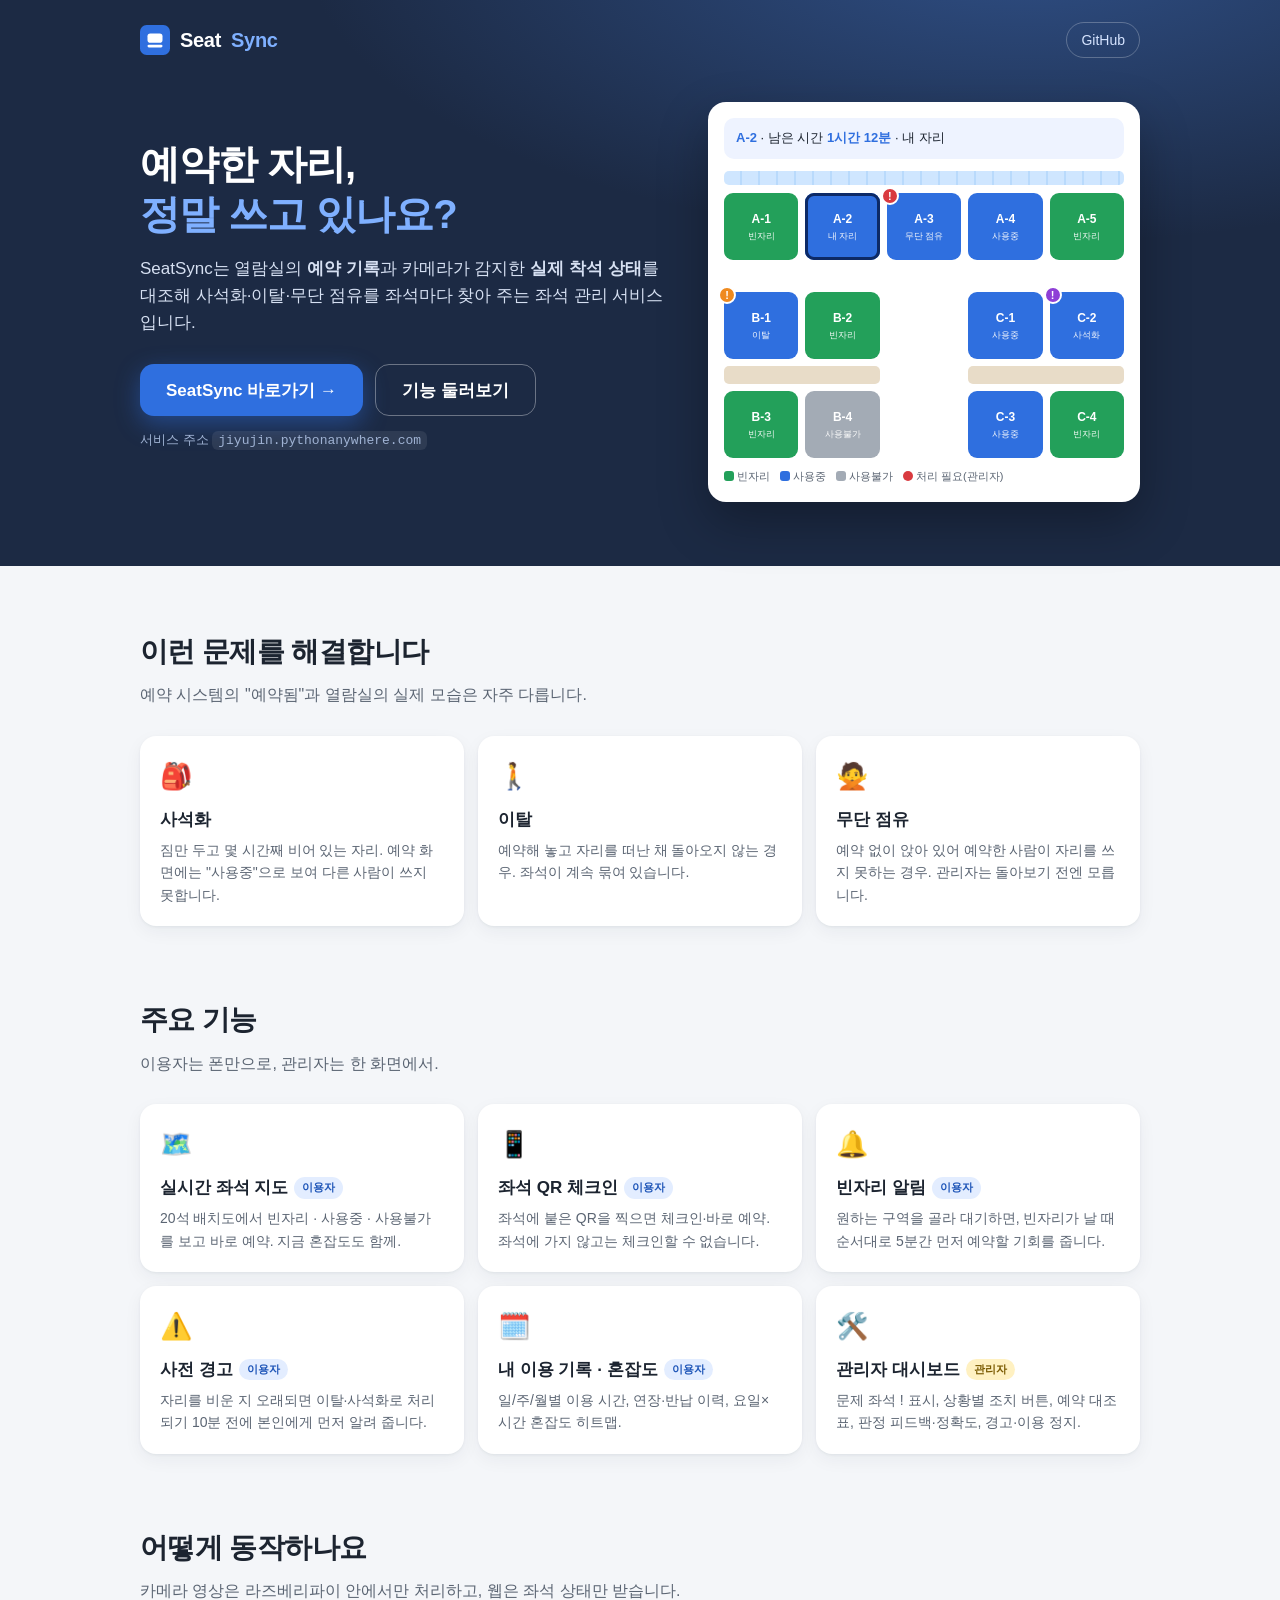
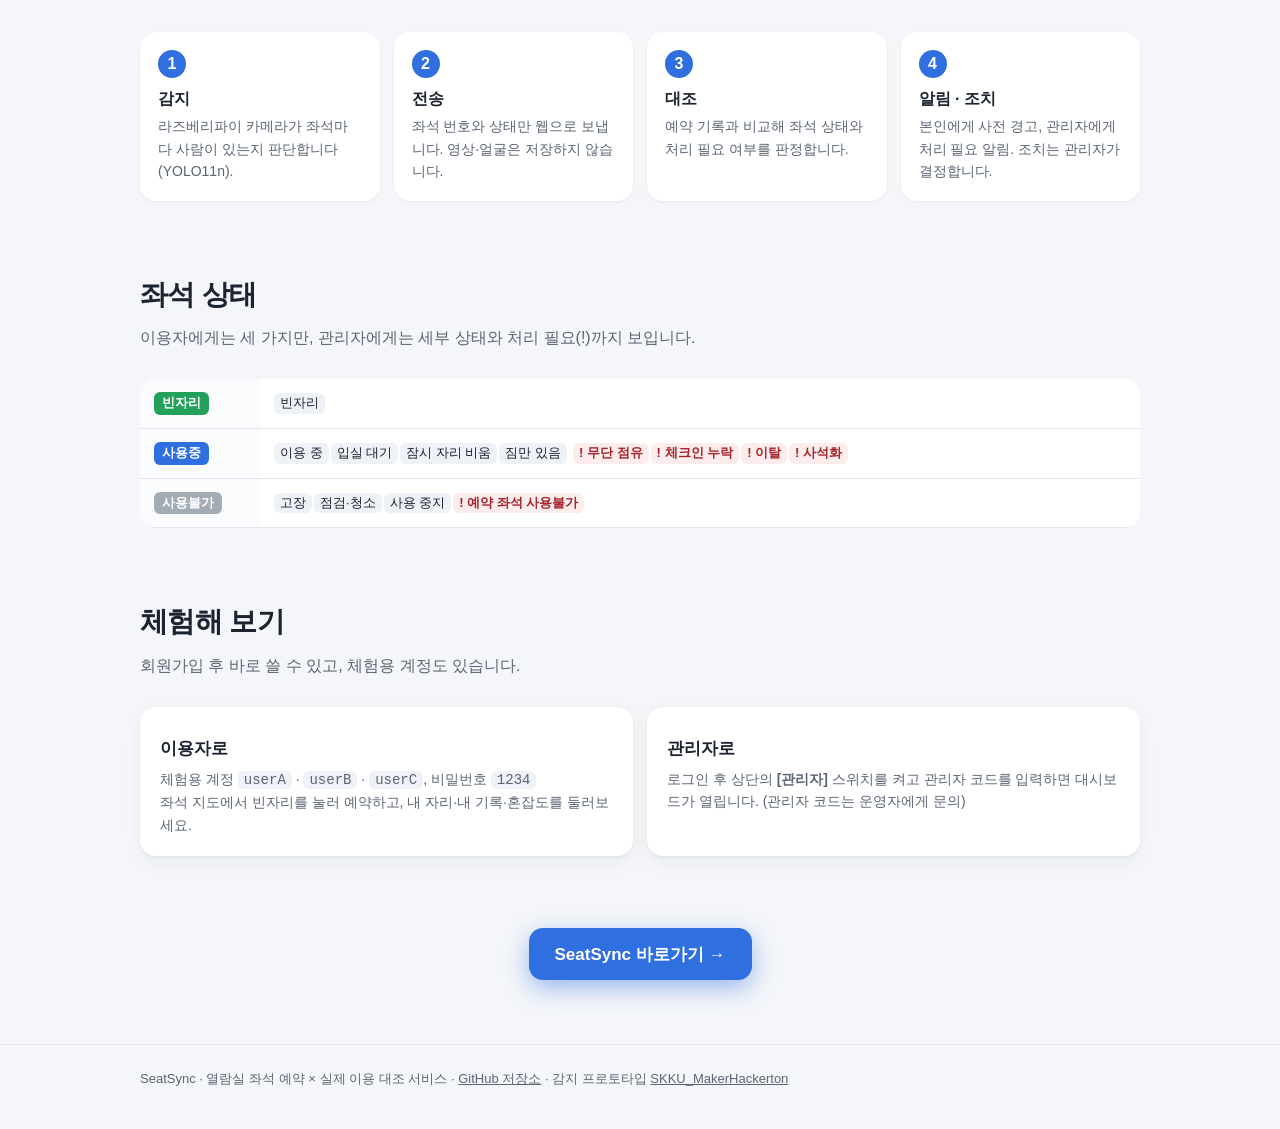
==== pages/index.html @ e5e0f940 "소개 페이지(GitHub Pages) 추가, PythonAnywhere 대문자 아이디 빈 화면 수정 - pages/: SeatSync 소개 페이지와 [SeatSync 바로가기] 버" ====
<!doctype html>
<html lang="ko">
<head>
  <meta charset="utf-8">
  <meta name="viewport" content="width=device-width, initial-scale=1">
  <title>SeatSync — 열람실 좌석 예약 × 실제 이용 대조</title>
  <meta name="description" content="예약 기록과 실제 착석 상태를 대조해 사석화·이탈·무단 점유를 찾아 주는 열람실 좌석 관리 서비스">
  <meta property="og:title" content="SeatSync">
  <meta property="og:description" content="열람실 좌석 예약 × 실제 이용 대조 서비스">
  <link rel="icon" href="icon.svg">
  <script src="config.js"></script>
  <style>
    :root {
      --navy: #1c2a44; --blue: #2f6fdf; --blue-d: #1f56b8; --sky: #7fb0ff;
      --text: #1c2430; --muted: #5b6573; --line: #e2e6ec; --bg: #f4f6f9;
      --green: #23a05a; --gray: #a3abb5; --red: #d93a3f; --orange: #ef8a1f; --purple: #8e3fd6;
    }
    * { box-sizing: border-box; }
    body { margin: 0; font-family: -apple-system, BlinkMacSystemFont, "Apple SD Gothic Neo", "Malgun Gothic", "Noto Sans KR", sans-serif;
      color: var(--text); background: var(--bg); line-height: 1.6; -webkit-text-size-adjust: 100%; }
    a { color: var(--blue); }
    .wrap { max-width: 1040px; margin: 0 auto; padding: 0 20px; }

    /* ---------- 상단 ---------- */
    header.hero { background: radial-gradient(1200px 500px at 80% -10%, #2f4f86 0%, transparent 60%), var(--navy); color: #fff; padding: 22px 0 64px; }
    .nav { display: flex; align-items: center; gap: 12px; }
    .logo { display: flex; align-items: center; gap: 10px; font-weight: 800; font-size: 20px; letter-spacing: -.3px; color: #fff; text-decoration: none; }
    .logo img { width: 30px; height: 30px; }
    .logo span { color: var(--sky); }
    .nav .gh { margin-left: auto; color: #d6e4ff; text-decoration: none; font-size: 14px; border: 1px solid rgba(255,255,255,.25); border-radius: 999px; padding: 6px 14px; }
    .hero-body { display: grid; grid-template-columns: minmax(0, 1.1fr) minmax(0, .9fr); gap: 40px; align-items: center; margin-top: 44px; }
    .hero-body > * { min-width: 0; }
    h1 { font-size: 40px; line-height: 1.25; letter-spacing: -1px; margin: 0 0 16px; }
    h1 em { font-style: normal; color: var(--sky); }
    .lead { font-size: 17px; color: #d6e0f2; margin: 0 0 28px; }
    .cta { display: flex; gap: 12px; flex-wrap: wrap; }
    .btn { display: inline-flex; align-items: center; justify-content: center; gap: 8px; min-height: 52px; padding: 0 26px;
      border-radius: 14px; font-size: 17px; font-weight: 800; text-decoration: none; transition: transform .08s, background .15s; }
    .btn:active { transform: scale(.98); }
    .btn.primary { background: var(--blue); color: #fff; box-shadow: 0 8px 24px rgba(47,111,223,.45); }
    .btn.primary:hover { background: var(--blue-d); }
    .btn.ghost { color: #fff; border: 1px solid rgba(255,255,255,.35); }
    .btn.ghost:hover { background: rgba(255,255,255,.08); }
    .url { margin-top: 14px; font-size: 13px; color: #9fb2d3; word-break: break-all; }
    .url code { background: rgba(255,255,255,.08); padding: 2px 6px; border-radius: 6px; }

    /* 미니 좌석 지도 */
    .mini { background: #fff; border-radius: 18px; padding: 16px; box-shadow: 0 20px 50px rgba(0,0,0,.3); color: var(--text); }
    .mini .bar { background: #eef3ff; border-radius: 10px; padding: 10px 12px; font-size: 13px; margin-bottom: 12px; }
    .mini .bar b { color: var(--blue); }
    .mini .window { height: 14px; border-radius: 5px; margin-bottom: 8px;
      background: repeating-linear-gradient(90deg, #cfe6ff 0 16px, #b9dafc 16px 18px); }
    .grid { display: grid; grid-template-columns: repeat(5, minmax(0, 1fr)); gap: 7px; }
    .s { aspect-ratio: 1 / .9; border-radius: 9px; color: #fff; font-size: 12px; font-weight: 800; display: flex; flex-direction: column;
      align-items: center; justify-content: center; position: relative; }
    .s small { font-weight: 500; font-size: 9px; opacity: .95; }
    .s.a { background: var(--green); } .s.t { background: var(--blue); } .s.u { background: var(--gray); }
    .s.me { background: var(--blue); outline: 3px solid #0d2a66; outline-offset: -3px; }
    .s .bang { position: absolute; top: -6px; left: -6px; width: 18px; height: 18px; border-radius: 50%; background: var(--red);
      border: 2px solid #fff; font-size: 11px; line-height: 14px; text-align: center; }
    .s .bang.o { background: var(--orange); } .s .bang.p { background: var(--purple); }
    .table { grid-column: span 2; height: 18px; background: #e8dcc8; border-radius: 5px; }
    .gap { height: 18px; }
    .mini .legend { display: flex; gap: 10px; flex-wrap: wrap; font-size: 11px; color: var(--muted); margin-top: 10px; }
    .mini .legend i { display: inline-block; width: 10px; height: 10px; border-radius: 3px; margin-right: 3px; vertical-align: -1px; }

    /* ---------- 본문 ---------- */
    section { padding: 64px 0 8px; }
    h2 { font-size: 28px; letter-spacing: -.6px; margin: 0 0 8px; }
    .sub { color: var(--muted); margin: 0 0 28px; }
    .problem { display: grid; grid-template-columns: repeat(3, 1fr); gap: 14px; }
    .card { background: #fff; border-radius: 16px; padding: 20px; box-shadow: 0 1px 3px rgba(20,30,50,.06), 0 6px 18px rgba(20,30,50,.05); }
    .card .ic { font-size: 26px; }
    .card h3 { margin: 8px 0 6px; font-size: 17px; }
    .card p { margin: 0; color: var(--muted); font-size: 14px; }
    .features { display: grid; grid-template-columns: repeat(3, 1fr); gap: 14px; }
    .who { display: inline-block; font-size: 11px; font-weight: 800; border-radius: 999px; padding: 2px 8px; margin-left: 6px; vertical-align: 2px; }
    .who.u { background: #e3edff; color: var(--blue-d); } .who.m { background: #fff1c2; color: #7a5a00; }
    .steps { display: grid; grid-template-columns: repeat(4, 1fr); gap: 14px; counter-reset: st; }
    .step { background: #fff; border-radius: 16px; padding: 18px; position: relative; box-shadow: 0 1px 3px rgba(20,30,50,.06); }
    .step::before { counter-increment: st; content: counter(st); display: inline-flex; width: 28px; height: 28px; border-radius: 50%;
      background: var(--blue); color: #fff; font-weight: 800; align-items: center; justify-content: center; margin-bottom: 8px; }
    .step h3 { margin: 0 0 4px; font-size: 16px; } .step p { margin: 0; font-size: 14px; color: var(--muted); }
    .states { width: 100%; border-collapse: collapse; background: #fff; border-radius: 16px; overflow: hidden; font-size: 14px; }
    .states th, .states td { padding: 12px 14px; border-bottom: 1px solid var(--line); text-align: left; vertical-align: top; }
    .states th { background: #fafbfc; color: var(--muted); font-weight: 600; width: 120px; }
    .pill { display: inline-block; border-radius: 6px; padding: 1px 8px; font-weight: 800; color: #fff; font-size: 13px; }
    .tag { display: inline-block; border-radius: 6px; padding: 0 6px; margin: 2px 2px 2px 0; background: #eef1f5; font-size: 13px; }
    .tag.x { background: #fdecec; color: #a4262c; font-weight: 700; }
    .try { display: grid; grid-template-columns: 1fr 1fr; gap: 14px; }
    .try code { background: #eef1f5; padding: 1px 6px; border-radius: 6px; font-size: 14px; }
    .final { text-align: center; padding: 64px 0; }
    footer { border-top: 1px solid var(--line); padding: 24px 0 40px; color: var(--muted); font-size: 13px; }
    footer a { color: var(--muted); }

    @media (max-width: 820px) {
      h1 { font-size: 30px; }
      .hero-body { grid-template-columns: minmax(0, 1fr); gap: 28px; margin-top: 28px; }
      .problem, .features, .try { grid-template-columns: 1fr; }
      .steps { grid-template-columns: 1fr 1fr; }
      section { padding-top: 48px; }
    }
    @media (max-width: 420px) {
      .wrap { padding: 0 16px; }
      .steps { grid-template-columns: 1fr; }
      .btn { width: 100%; }
      .states th { width: 84px; }
    }
  </style>
</head>
<body>
  <header class="hero">
    <div class="wrap">
      <nav class="nav">
        <a class="logo" href="./"><img src="icon.svg" alt="">Seat<span>Sync</span></a>
        <a class="gh" data-repo href="#">GitHub</a>
      </nav>
      <div class="hero-body">
        <div>
          <h1>예약한 자리,<br><em>정말 쓰고 있나요?</em></h1>
          <p class="lead">SeatSync는 열람실의 <b>예약 기록</b>과 카메라가 감지한 <b>실제 착석 상태</b>를 대조해
            사석화·이탈·무단 점유를 좌석마다 찾아 주는 좌석 관리 서비스입니다.</p>
          <div class="cta">
            <a class="btn primary" data-app href="#">SeatSync 바로가기 →</a>
            <a class="btn ghost" href="#features">기능 둘러보기</a>
          </div>
          <p class="url">서비스 주소 <code data-app-text></code></p>
        </div>
        <div class="mini" aria-hidden="true">
          <div class="bar"><b>A-2</b> · 남은 시간 <b>1시간 12분</b> · 내 자리</div>
          <div class="window"></div>
          <div class="grid">
            <div class="s a">A-1<small>빈자리</small></div>
            <div class="s me">A-2<small>내 자리</small></div>
            <div class="s t"><span class="bang">!</span>A-3<small>무단 점유</small></div>
            <div class="s t">A-4<small>사용중</small></div>
            <div class="s a">A-5<small>빈자리</small></div>
            <div class="gap"></div><div class="gap"></div><div class="gap"></div><div class="gap"></div><div class="gap"></div>
            <div class="s t"><span class="bang o">!</span>B-1<small>이탈</small></div>
            <div class="s a">B-2<small>빈자리</small></div>
            <div></div>
            <div class="s t">C-1<small>사용중</small></div>
            <div class="s t"><span class="bang p">!</span>C-2<small>사석화</small></div>
            <div class="table"></div><div></div><div class="table"></div>
            <div class="s a">B-3<small>빈자리</small></div>
            <div class="s u">B-4<small>사용불가</small></div>
            <div></div>
            <div class="s t">C-3<small>사용중</small></div>
            <div class="s a">C-4<small>빈자리</small></div>
          </div>
          <div class="legend">
            <span><i style="background:var(--green)"></i>빈자리</span><span><i style="background:var(--blue)"></i>사용중</span>
            <span><i style="background:var(--gray)"></i>사용불가</span><span><i style="background:var(--red);border-radius:50%"></i>처리 필요(관리자)</span>
          </div>
        </div>
      </div>
    </div>
  </header>

  <main>
    <section>
      <div class="wrap">
        <h2>이런 문제를 해결합니다</h2>
        <p class="sub">예약 시스템의 "예약됨"과 열람실의 실제 모습은 자주 다릅니다.</p>
        <div class="problem">
          <div class="card"><div class="ic">🎒</div><h3>사석화</h3><p>짐만 두고 몇 시간째 비어 있는 자리. 예약 화면에는 "사용중"으로 보여 다른 사람이 쓰지 못합니다.</p></div>
          <div class="card"><div class="ic">🚶</div><h3>이탈</h3><p>예약해 놓고 자리를 떠난 채 돌아오지 않는 경우. 좌석이 계속 묶여 있습니다.</p></div>
          <div class="card"><div class="ic">🙅</div><h3>무단 점유</h3><p>예약 없이 앉아 있어 예약한 사람이 자리를 쓰지 못하는 경우. 관리자는 돌아보기 전엔 모릅니다.</p></div>
        </div>
      </div>
    </section>

    <section id="features">
      <div class="wrap">
        <h2>주요 기능</h2>
        <p class="sub">이용자는 폰만으로, 관리자는 한 화면에서.</p>
        <div class="features">
          <div class="card"><div class="ic">🗺️</div><h3>실시간 좌석 지도<span class="who u">이용자</span></h3><p>20석 배치도에서 빈자리 · 사용중 · 사용불가를 보고 바로 예약. 지금 혼잡도도 함께.</p></div>
          <div class="card"><div class="ic">📱</div><h3>좌석 QR 체크인<span class="who u">이용자</span></h3><p>좌석에 붙은 QR을 찍으면 체크인·바로 예약. 좌석에 가지 않고는 체크인할 수 없습니다.</p></div>
          <div class="card"><div class="ic">🔔</div><h3>빈자리 알림<span class="who u">이용자</span></h3><p>원하는 구역을 골라 대기하면, 빈자리가 날 때 순서대로 5분간 먼저 예약할 기회를 줍니다.</p></div>
          <div class="card"><div class="ic">⚠️</div><h3>사전 경고<span class="who u">이용자</span></h3><p>자리를 비운 지 오래되면 이탈·사석화로 처리되기 10분 전에 본인에게 먼저 알려 줍니다.</p></div>
          <div class="card"><div class="ic">🗓️</div><h3>내 이용 기록 · 혼잡도<span class="who u">이용자</span></h3><p>일/주/월별 이용 시간, 연장·반납 이력, 요일×시간 혼잡도 히트맵.</p></div>
          <div class="card"><div class="ic">🛠️</div><h3>관리자 대시보드<span class="who m">관리자</span></h3><p>문제 좌석 ! 표시, 상황별 조치 버튼, 예약 대조 표, 판정 피드백·정확도, 경고·이용 정지.</p></div>
        </div>
      </div>
    </section>

    <section>
      <div class="wrap">
        <h2>어떻게 동작하나요</h2>
        <p class="sub">카메라 영상은 라즈베리파이 안에서만 처리하고, 웹은 좌석 상태만 받습니다.</p>
        <div class="steps">
          <div class="step"><h3>감지</h3><p>라즈베리파이 카메라가 좌석마다 사람이 있는지 판단합니다(YOLO11n).</p></div>
          <div class="step"><h3>전송</h3><p>좌석 번호와 상태만 웹으로 보냅니다. 영상·얼굴은 저장하지 않습니다.</p></div>
          <div class="step"><h3>대조</h3><p>예약 기록과 비교해 좌석 상태와 처리 필요 여부를 판정합니다.</p></div>
          <div class="step"><h3>알림 · 조치</h3><p>본인에게 사전 경고, 관리자에게 처리 필요 알림. 조치는 관리자가 결정합니다.</p></div>
        </div>
      </div>
    </section>

    <section>
      <div class="wrap">
        <h2>좌석 상태</h2>
        <p class="sub">이용자에게는 세 가지만, 관리자에게는 세부 상태와 처리 필요(!)까지 보입니다.</p>
        <table class="states">
          <tr><th><span class="pill" style="background:var(--green)">빈자리</span></th><td><span class="tag">빈자리</span></td></tr>
          <tr><th><span class="pill" style="background:var(--blue)">사용중</span></th><td>
            <span class="tag">이용 중</span><span class="tag">입실 대기</span><span class="tag">잠시 자리 비움</span><span class="tag">짐만 있음</span>
            <span class="tag x">! 무단 점유</span><span class="tag x">! 체크인 누락</span><span class="tag x">! 이탈</span><span class="tag x">! 사석화</span></td></tr>
          <tr><th><span class="pill" style="background:var(--gray)">사용불가</span></th><td>
            <span class="tag">고장</span><span class="tag">점검·청소</span><span class="tag">사용 중지</span><span class="tag x">! 예약 좌석 사용불가</span></td></tr>
        </table>
      </div>
    </section>

    <section>
      <div class="wrap">
        <h2>체험해 보기</h2>
        <p class="sub">회원가입 후 바로 쓸 수 있고, 체험용 계정도 있습니다.</p>
        <div class="try">
          <div class="card"><h3>이용자로</h3><p>체험용 계정 <code>userA</code> · <code>userB</code> · <code>userC</code>, 비밀번호 <code>1234</code><br>
            좌석 지도에서 빈자리를 눌러 예약하고, 내 자리·내 기록·혼잡도를 둘러보세요.</p></div>
          <div class="card"><h3>관리자로</h3><p>로그인 후 상단의 <b>[관리자]</b> 스위치를 켜고 관리자 코드를 입력하면 대시보드가 열립니다.
            (관리자 코드는 운영자에게 문의)</p></div>
        </div>
      </div>
    </section>

    <div class="final">
      <a class="btn primary" data-app href="#">SeatSync 바로가기 →</a>
    </div>
  </main>

  <footer>
    <div class="wrap">
      SeatSync · 열람실 좌석 예약 × 실제 이용 대조 서비스 ·
      <a data-repo href="#">GitHub 저장소</a> ·
      감지 프로토타입 <a href="https://github.com/Seojieun05/SKKU_MakerHackerton">SKKU_MakerHackerton</a>
    </div>
  </footer>

  <script>
    (function () {
      var app = window.SEATSYNC_APP_URL, repo = window.SEATSYNC_REPO_URL;
      document.querySelectorAll("[data-app]").forEach(function (a) { a.href = app; });
      document.querySelectorAll("[data-repo]").forEach(function (a) { a.href = repo; });
      document.querySelectorAll("[data-app-text]").forEach(function (el) { el.textContent = app.replace(/^https?:\/\//, ""); });
    })();
  </script>
</body>
</html>
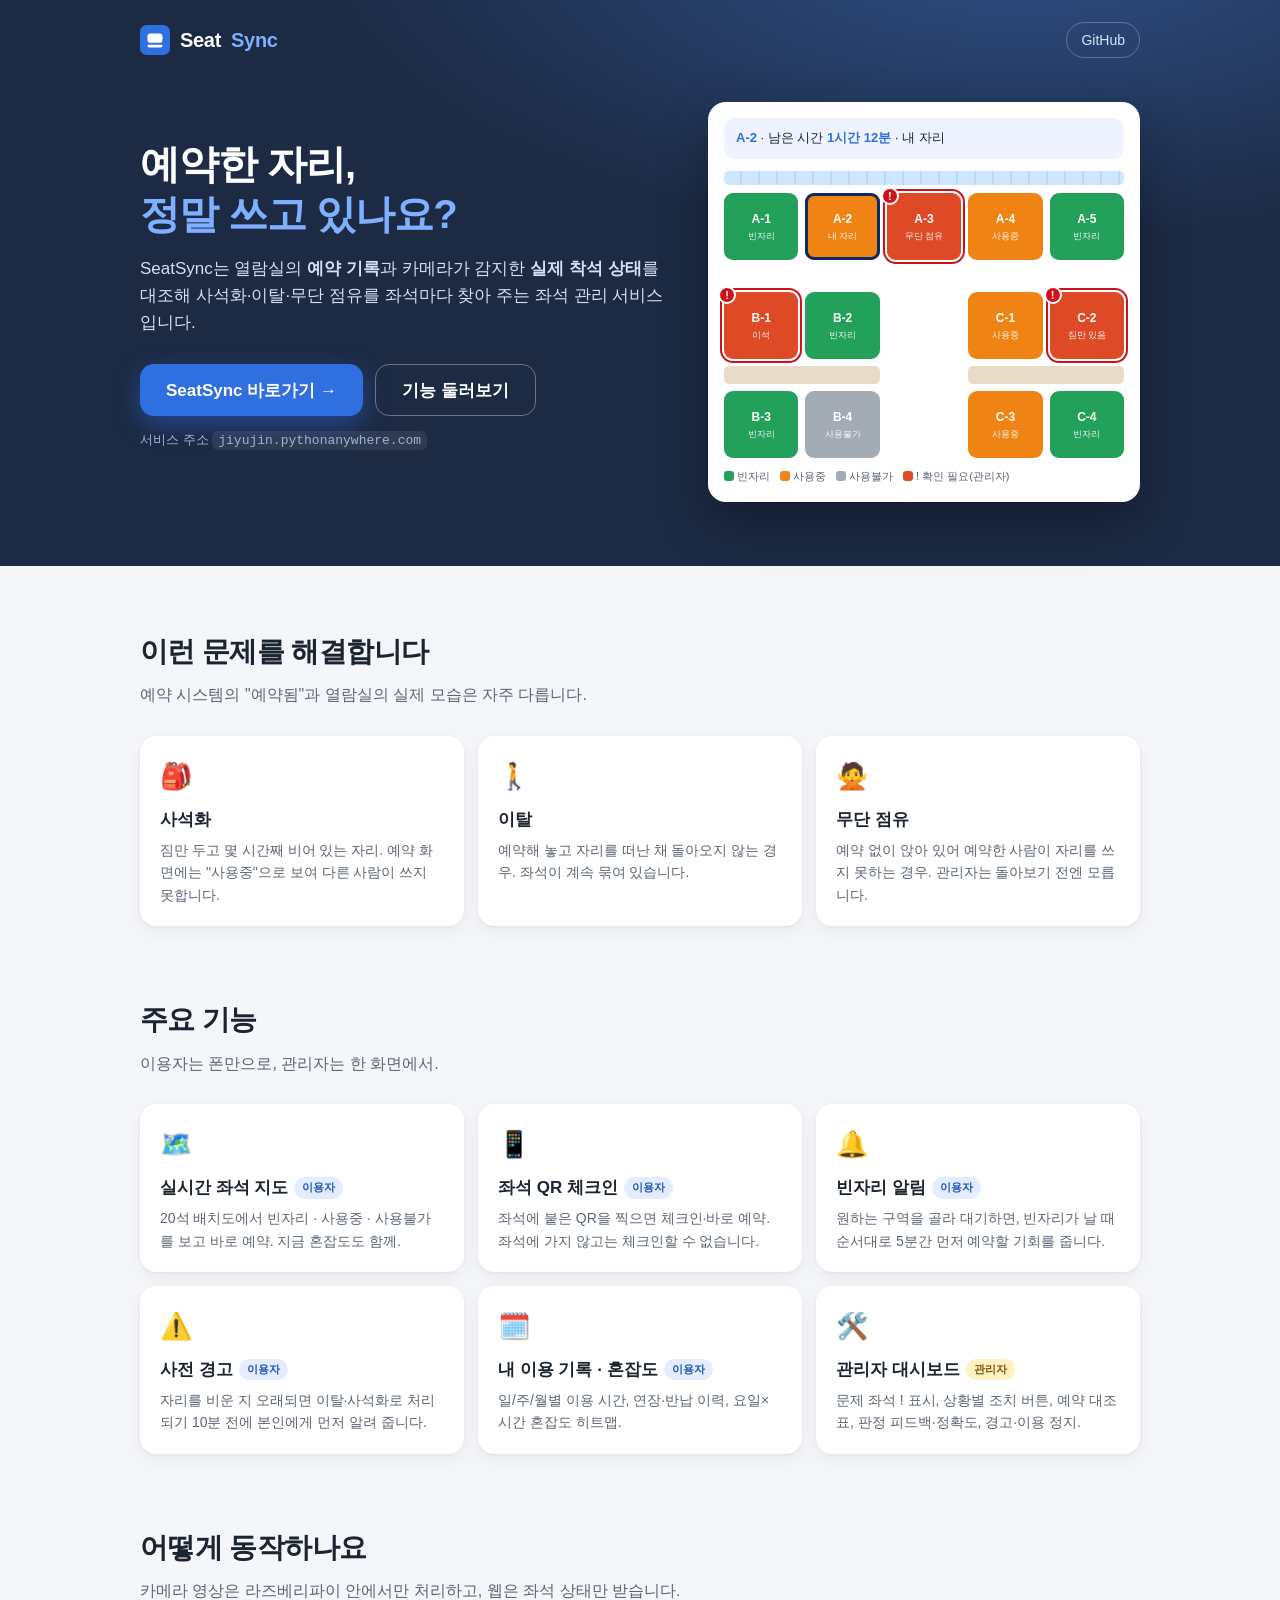
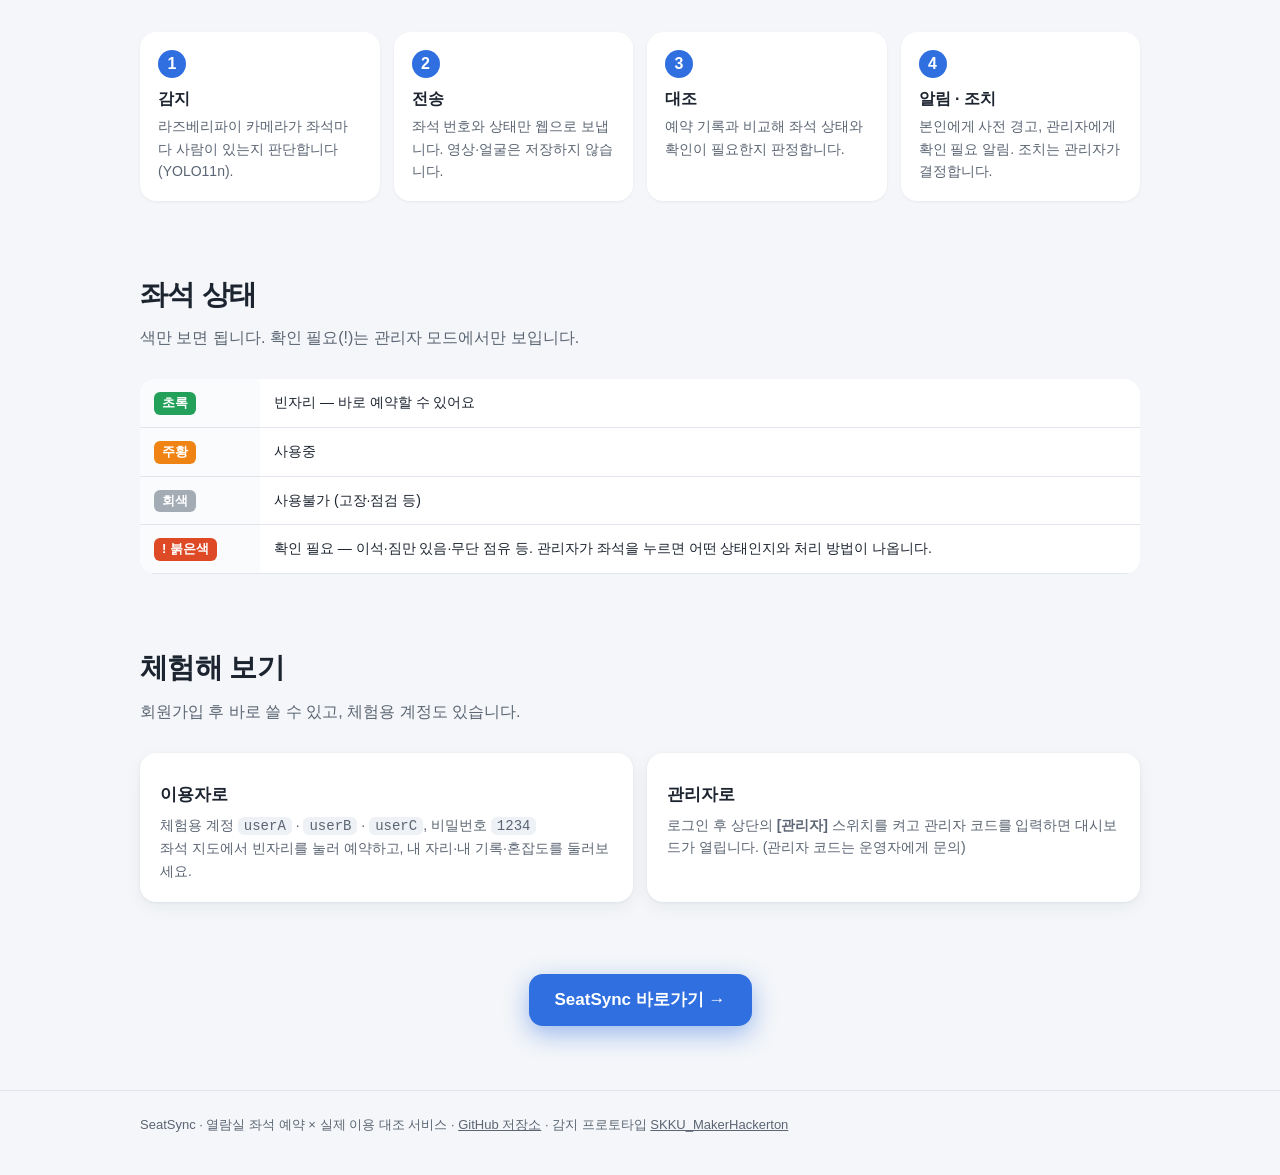
==== commit 2f55f6fc: "좌석 색 단순화: 초록 빈자리·주황 사용중·회색 사용불가·붉은 강조 + ! 확인 필요 - 이석(잠시 자리 비움·이탈)·짐만 있음·사석화·무단 점유 등은 붉은 주황 + 빨간 !(확인" ====
--- a/pages/index.html
+++ b/pages/index.html
@@ -13,7 +13,7 @@
     :root {
       --navy: #1c2a44; --blue: #2f6fdf; --blue-d: #1f56b8; --sky: #7fb0ff;
       --text: #1c2430; --muted: #5b6573; --line: #e2e6ec; --bg: #f4f6f9;
-      --green: #23a05a; --gray: #a3abb5; --red: #d93a3f; --orange: #ef8a1f; --purple: #8e3fd6;
+      --green: #23a05a; --gray: #a3abb5; --red: #d93a3f; --orange: #ef8414; --check: #de4a26; --bang: #d0101c;
     }
     * { box-sizing: border-box; }
     body { margin: 0; font-family: -apple-system, BlinkMacSystemFont, "Apple SD Gothic Neo", "Malgun Gothic", "Noto Sans KR", sans-serif;
@@ -54,11 +54,11 @@
     .s { aspect-ratio: 1 / .9; border-radius: 9px; color: #fff; font-size: 12px; font-weight: 800; display: flex; flex-direction: column;
       align-items: center; justify-content: center; position: relative; }
     .s small { font-weight: 500; font-size: 9px; opacity: .95; }
-    .s.a { background: var(--green); } .s.t { background: var(--blue); } .s.u { background: var(--gray); }
-    .s.me { background: var(--blue); outline: 3px solid #0d2a66; outline-offset: -3px; }
-    .s .bang { position: absolute; top: -6px; left: -6px; width: 18px; height: 18px; border-radius: 50%; background: var(--red);
+    .s.a { background: var(--green); } .s.t { background: var(--orange); } .s.u { background: var(--gray); }
+    .s.c { background: var(--check); box-shadow: 0 0 0 2px #fff, 0 0 0 4px var(--bang); }
+    .s.me { background: var(--orange); outline: 3px solid #0d2a66; outline-offset: -3px; }
+    .s .bang { position: absolute; top: -6px; left: -6px; width: 18px; height: 18px; border-radius: 50%; background: var(--bang);
       border: 2px solid #fff; font-size: 11px; line-height: 14px; text-align: center; }
-    .s .bang.o { background: var(--orange); } .s .bang.p { background: var(--purple); }
     .table { grid-column: span 2; height: 18px; background: #e8dcc8; border-radius: 5px; }
     .gap { height: 18px; }
     .mini .legend { display: flex; gap: 10px; flex-wrap: wrap; font-size: 11px; color: var(--muted); margin-top: 10px; }
@@ -132,15 +132,15 @@
           <div class="grid">
             <div class="s a">A-1<small>빈자리</small></div>
             <div class="s me">A-2<small>내 자리</small></div>
-            <div class="s t"><span class="bang">!</span>A-3<small>무단 점유</small></div>
+            <div class="s c"><span class="bang">!</span>A-3<small>무단 점유</small></div>
             <div class="s t">A-4<small>사용중</small></div>
             <div class="s a">A-5<small>빈자리</small></div>
             <div class="gap"></div><div class="gap"></div><div class="gap"></div><div class="gap"></div><div class="gap"></div>
-            <div class="s t"><span class="bang o">!</span>B-1<small>이탈</small></div>
+            <div class="s c"><span class="bang">!</span>B-1<small>이석</small></div>
             <div class="s a">B-2<small>빈자리</small></div>
             <div></div>
             <div class="s t">C-1<small>사용중</small></div>
-            <div class="s t"><span class="bang p">!</span>C-2<small>사석화</small></div>
+            <div class="s c"><span class="bang">!</span>C-2<small>짐만 있음</small></div>
             <div class="table"></div><div></div><div class="table"></div>
             <div class="s a">B-3<small>빈자리</small></div>
             <div class="s u">B-4<small>사용불가</small></div>
@@ -149,8 +149,8 @@
             <div class="s a">C-4<small>빈자리</small></div>
           </div>
           <div class="legend">
-            <span><i style="background:var(--green)"></i>빈자리</span><span><i style="background:var(--blue)"></i>사용중</span>
-            <span><i style="background:var(--gray)"></i>사용불가</span><span><i style="background:var(--red);border-radius:50%"></i>처리 필요(관리자)</span>
+            <span><i style="background:var(--green)"></i>빈자리</span><span><i style="background:var(--orange)"></i>사용중</span>
+            <span><i style="background:var(--gray)"></i>사용불가</span><span><i style="background:var(--check)"></i>! 확인 필요(관리자)</span>
           </div>
         </div>
       </div>
@@ -192,8 +192,8 @@
         <div class="steps">
           <div class="step"><h3>감지</h3><p>라즈베리파이 카메라가 좌석마다 사람이 있는지 판단합니다(YOLO11n).</p></div>
           <div class="step"><h3>전송</h3><p>좌석 번호와 상태만 웹으로 보냅니다. 영상·얼굴은 저장하지 않습니다.</p></div>
-          <div class="step"><h3>대조</h3><p>예약 기록과 비교해 좌석 상태와 처리 필요 여부를 판정합니다.</p></div>
-          <div class="step"><h3>알림 · 조치</h3><p>본인에게 사전 경고, 관리자에게 처리 필요 알림. 조치는 관리자가 결정합니다.</p></div>
+          <div class="step"><h3>대조</h3><p>예약 기록과 비교해 좌석 상태와 확인이 필요한지 판정합니다.</p></div>
+          <div class="step"><h3>알림 · 조치</h3><p>본인에게 사전 경고, 관리자에게 확인 필요 알림. 조치는 관리자가 결정합니다.</p></div>
         </div>
       </div>
     </section>
@@ -201,14 +201,12 @@
     <section>
       <div class="wrap">
         <h2>좌석 상태</h2>
-        <p class="sub">이용자에게는 세 가지만, 관리자에게는 세부 상태와 처리 필요(!)까지 보입니다.</p>
+        <p class="sub">색만 보면 됩니다. 확인 필요(!)는 관리자 모드에서만 보입니다.</p>
         <table class="states">
-          <tr><th><span class="pill" style="background:var(--green)">빈자리</span></th><td><span class="tag">빈자리</span></td></tr>
-          <tr><th><span class="pill" style="background:var(--blue)">사용중</span></th><td>
-            <span class="tag">이용 중</span><span class="tag">입실 대기</span><span class="tag">잠시 자리 비움</span><span class="tag">짐만 있음</span>
-            <span class="tag x">! 무단 점유</span><span class="tag x">! 체크인 누락</span><span class="tag x">! 이탈</span><span class="tag x">! 사석화</span></td></tr>
-          <tr><th><span class="pill" style="background:var(--gray)">사용불가</span></th><td>
-            <span class="tag">고장</span><span class="tag">점검·청소</span><span class="tag">사용 중지</span><span class="tag x">! 예약 좌석 사용불가</span></td></tr>
+          <tr><th><span class="pill" style="background:var(--green)">초록</span></th><td>빈자리 — 바로 예약할 수 있어요</td></tr>
+          <tr><th><span class="pill" style="background:var(--orange)">주황</span></th><td>사용중</td></tr>
+          <tr><th><span class="pill" style="background:var(--gray)">회색</span></th><td>사용불가 (고장·점검 등)</td></tr>
+          <tr><th><span class="pill" style="background:var(--check)">! 붉은색</span></th><td>확인 필요 — 이석·짐만 있음·무단 점유 등. 관리자가 좌석을 누르면 어떤 상태인지와 처리 방법이 나옵니다.</td></tr>
         </table>
       </div>
     </section>
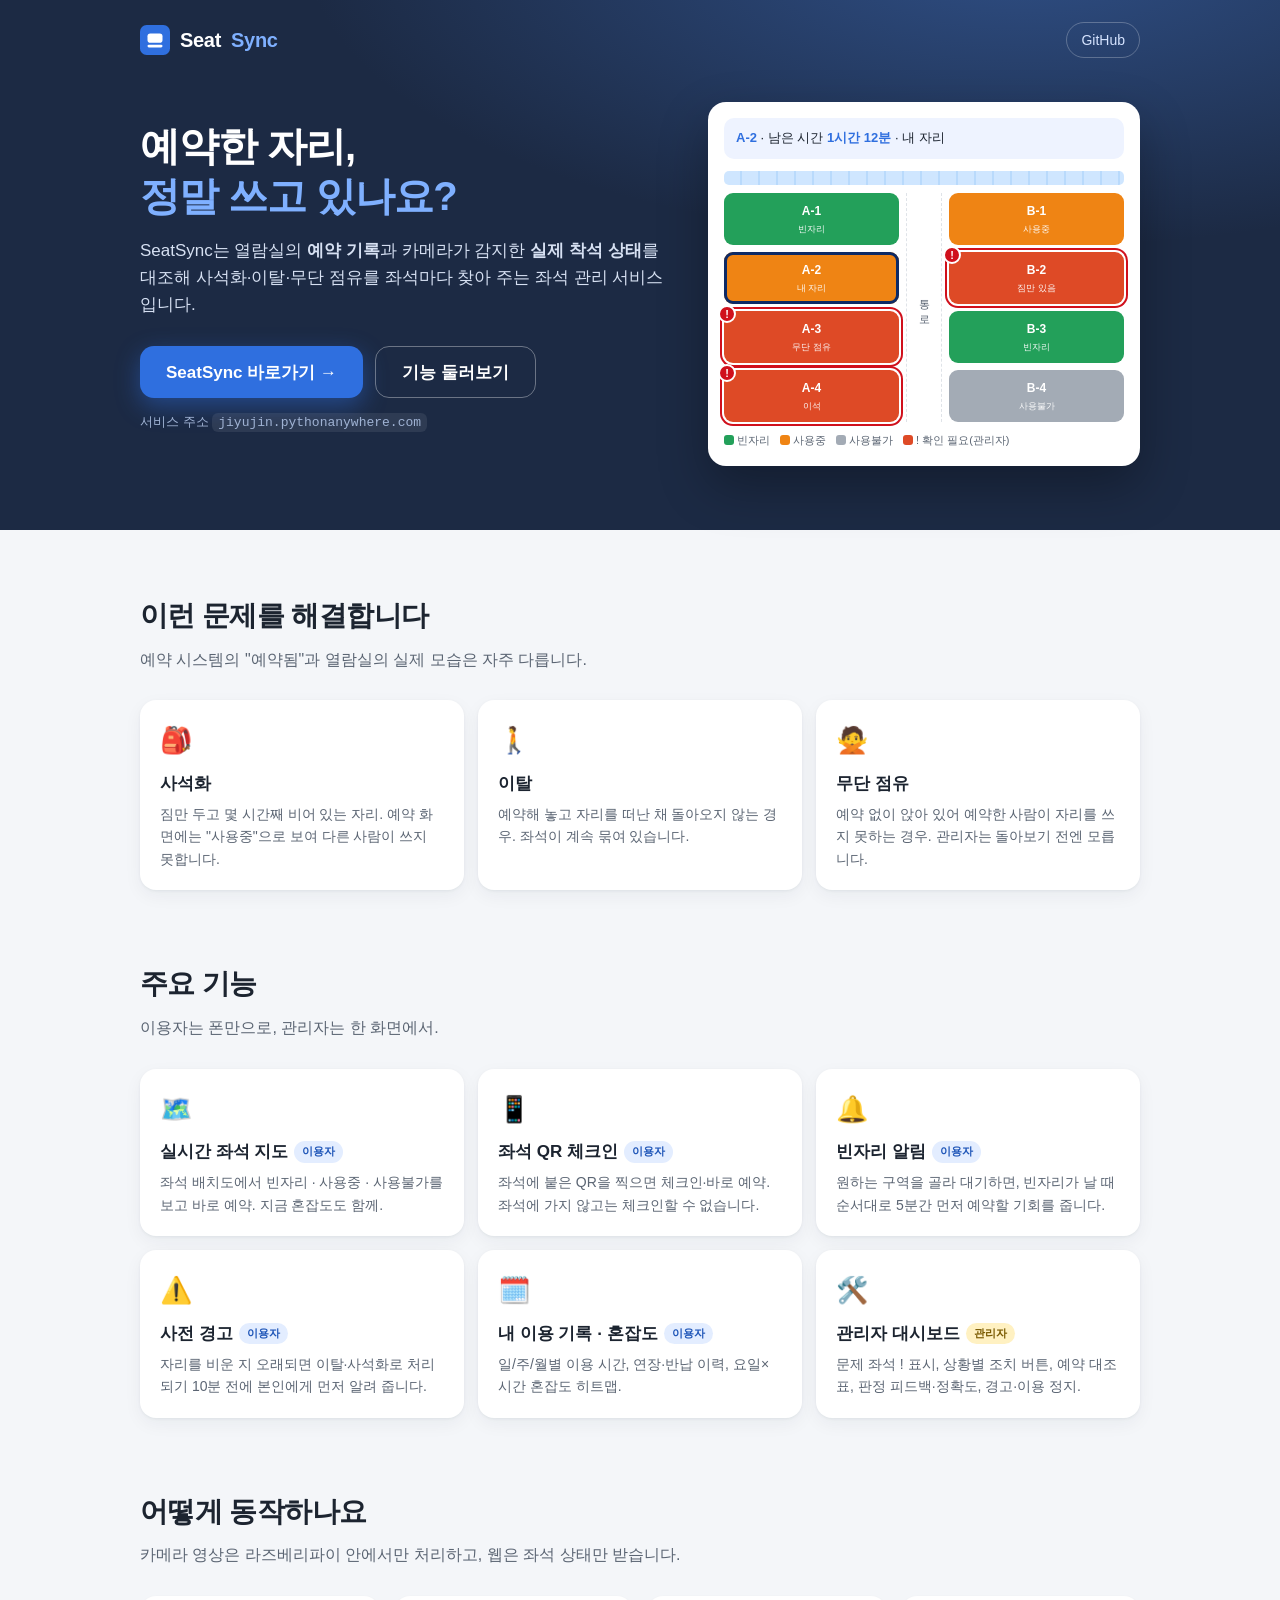
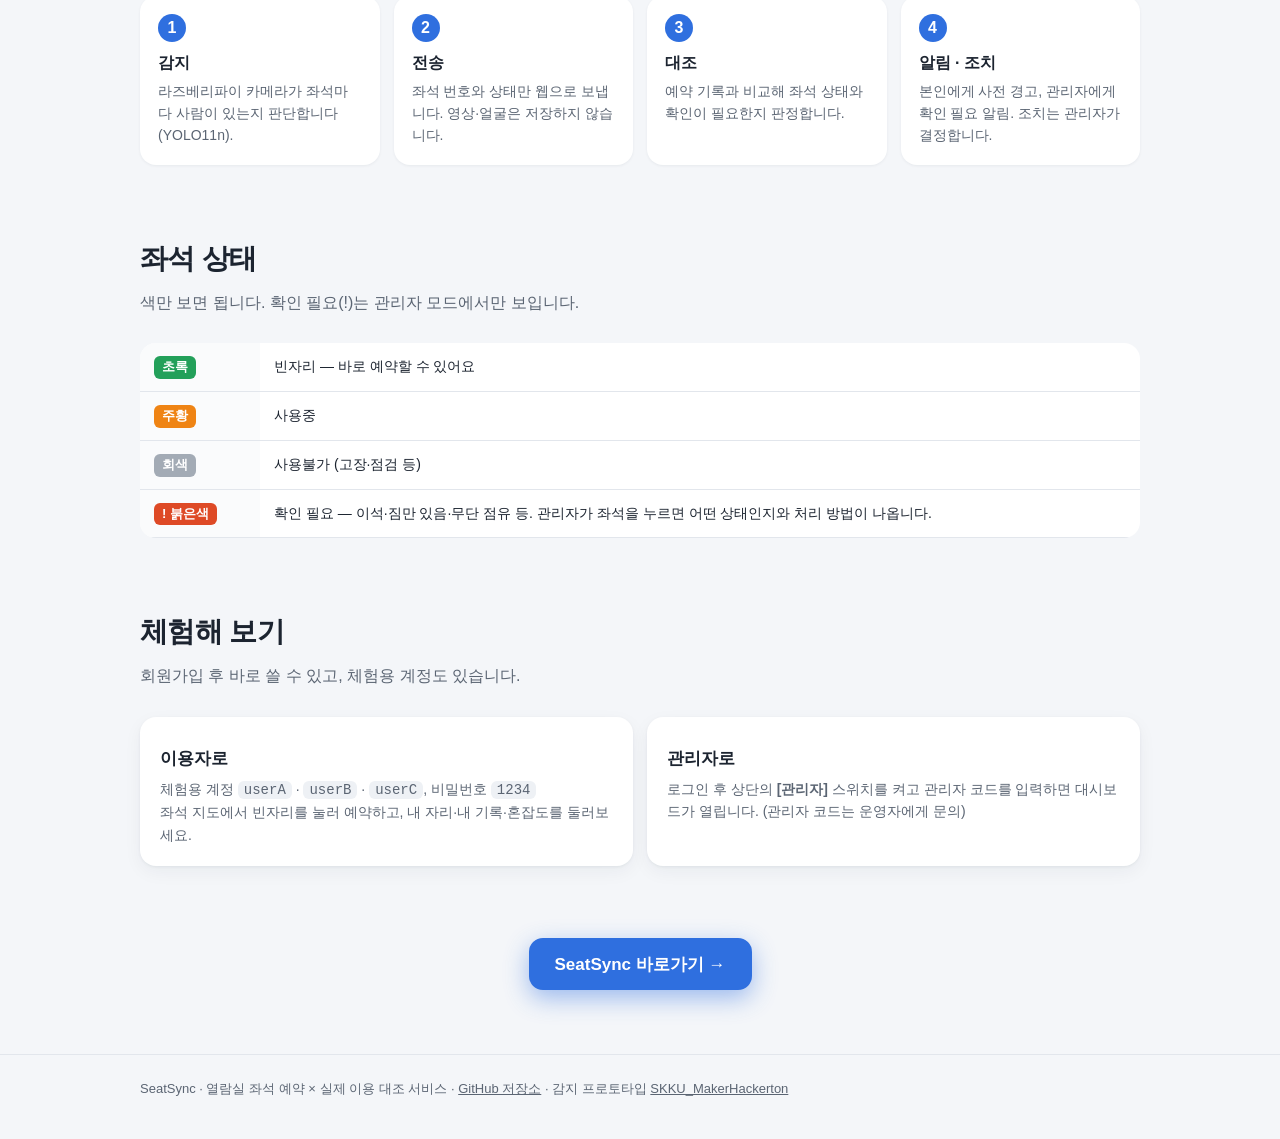
==== commit 1a767e07: "좌석 배치를 8석(왼쪽 4 · 오른쪽 4)으로 간소화 - config/seats.json: A-1~A-4 / B-1~B-4, 카메라 cam1 한 대(A01~A08), 처음엔 모두 " ====
--- a/pages/index.html
+++ b/pages/index.html
@@ -50,8 +50,12 @@
     .mini .bar b { color: var(--blue); }
     .mini .window { height: 14px; border-radius: 5px; margin-bottom: 8px;
       background: repeating-linear-gradient(90deg, #cfe6ff 0 16px, #b9dafc 16px 18px); }
-    .grid { display: grid; grid-template-columns: repeat(5, minmax(0, 1fr)); gap: 7px; }
-    .s { aspect-ratio: 1 / .9; border-radius: 9px; color: #fff; font-size: 12px; font-weight: 800; display: flex; flex-direction: column;
+    .grid { display: grid; grid-template-columns: minmax(0, 1fr) 36px minmax(0, 1fr); gap: 7px; }
+    .grid .s:nth-child(1), .grid .s:nth-child(4), .grid .s:nth-child(6), .grid .s:nth-child(8) { grid-column: 1; }
+    .grid .s:nth-child(3), .grid .s:nth-child(5), .grid .s:nth-child(7), .grid .s:nth-child(9) { grid-column: 3; }
+    .aisle { grid-column: 2; grid-row: 1 / span 4; writing-mode: vertical-rl; display: flex; align-items: center; justify-content: center;
+      font-size: 11px; color: var(--muted); letter-spacing: 6px; border-left: 1px dashed #dfe3e8; border-right: 1px dashed #dfe3e8; }
+    .s { height: 52px; border-radius: 9px; color: #fff; font-size: 12px; font-weight: 800; display: flex; flex-direction: column;
       align-items: center; justify-content: center; position: relative; }
     .s small { font-weight: 500; font-size: 9px; opacity: .95; }
     .s.a { background: var(--green); } .s.t { background: var(--orange); } .s.u { background: var(--gray); }
@@ -59,8 +63,6 @@
     .s.me { background: var(--orange); outline: 3px solid #0d2a66; outline-offset: -3px; }
     .s .bang { position: absolute; top: -6px; left: -6px; width: 18px; height: 18px; border-radius: 50%; background: var(--bang);
       border: 2px solid #fff; font-size: 11px; line-height: 14px; text-align: center; }
-    .table { grid-column: span 2; height: 18px; background: #e8dcc8; border-radius: 5px; }
-    .gap { height: 18px; }
     .mini .legend { display: flex; gap: 10px; flex-wrap: wrap; font-size: 11px; color: var(--muted); margin-top: 10px; }
     .mini .legend i { display: inline-block; width: 10px; height: 10px; border-radius: 3px; margin-right: 3px; vertical-align: -1px; }
 
@@ -130,23 +132,10 @@
           <div class="bar"><b>A-2</b> · 남은 시간 <b>1시간 12분</b> · 내 자리</div>
           <div class="window"></div>
           <div class="grid">
-            <div class="s a">A-1<small>빈자리</small></div>
-            <div class="s me">A-2<small>내 자리</small></div>
-            <div class="s c"><span class="bang">!</span>A-3<small>무단 점유</small></div>
-            <div class="s t">A-4<small>사용중</small></div>
-            <div class="s a">A-5<small>빈자리</small></div>
-            <div class="gap"></div><div class="gap"></div><div class="gap"></div><div class="gap"></div><div class="gap"></div>
-            <div class="s c"><span class="bang">!</span>B-1<small>이석</small></div>
-            <div class="s a">B-2<small>빈자리</small></div>
-            <div></div>
-            <div class="s t">C-1<small>사용중</small></div>
-            <div class="s c"><span class="bang">!</span>C-2<small>짐만 있음</small></div>
-            <div class="table"></div><div></div><div class="table"></div>
-            <div class="s a">B-3<small>빈자리</small></div>
-            <div class="s u">B-4<small>사용불가</small></div>
-            <div></div>
-            <div class="s t">C-3<small>사용중</small></div>
-            <div class="s a">C-4<small>빈자리</small></div>
+            <div class="s a">A-1<small>빈자리</small></div><div class="aisle">통로</div><div class="s t">B-1<small>사용중</small></div>
+            <div class="s me">A-2<small>내 자리</small></div><div class="s c"><span class="bang">!</span>B-2<small>짐만 있음</small></div>
+            <div class="s c"><span class="bang">!</span>A-3<small>무단 점유</small></div><div class="s a">B-3<small>빈자리</small></div>
+            <div class="s c"><span class="bang">!</span>A-4<small>이석</small></div><div class="s u">B-4<small>사용불가</small></div>
           </div>
           <div class="legend">
             <span><i style="background:var(--green)"></i>빈자리</span><span><i style="background:var(--orange)"></i>사용중</span>
@@ -175,7 +164,7 @@
         <h2>주요 기능</h2>
         <p class="sub">이용자는 폰만으로, 관리자는 한 화면에서.</p>
         <div class="features">
-          <div class="card"><div class="ic">🗺️</div><h3>실시간 좌석 지도<span class="who u">이용자</span></h3><p>20석 배치도에서 빈자리 · 사용중 · 사용불가를 보고 바로 예약. 지금 혼잡도도 함께.</p></div>
+          <div class="card"><div class="ic">🗺️</div><h3>실시간 좌석 지도<span class="who u">이용자</span></h3><p>좌석 배치도에서 빈자리 · 사용중 · 사용불가를 보고 바로 예약. 지금 혼잡도도 함께.</p></div>
           <div class="card"><div class="ic">📱</div><h3>좌석 QR 체크인<span class="who u">이용자</span></h3><p>좌석에 붙은 QR을 찍으면 체크인·바로 예약. 좌석에 가지 않고는 체크인할 수 없습니다.</p></div>
           <div class="card"><div class="ic">🔔</div><h3>빈자리 알림<span class="who u">이용자</span></h3><p>원하는 구역을 골라 대기하면, 빈자리가 날 때 순서대로 5분간 먼저 예약할 기회를 줍니다.</p></div>
           <div class="card"><div class="ic">⚠️</div><h3>사전 경고<span class="who u">이용자</span></h3><p>자리를 비운 지 오래되면 이탈·사석화로 처리되기 10분 전에 본인에게 먼저 알려 줍니다.</p></div>
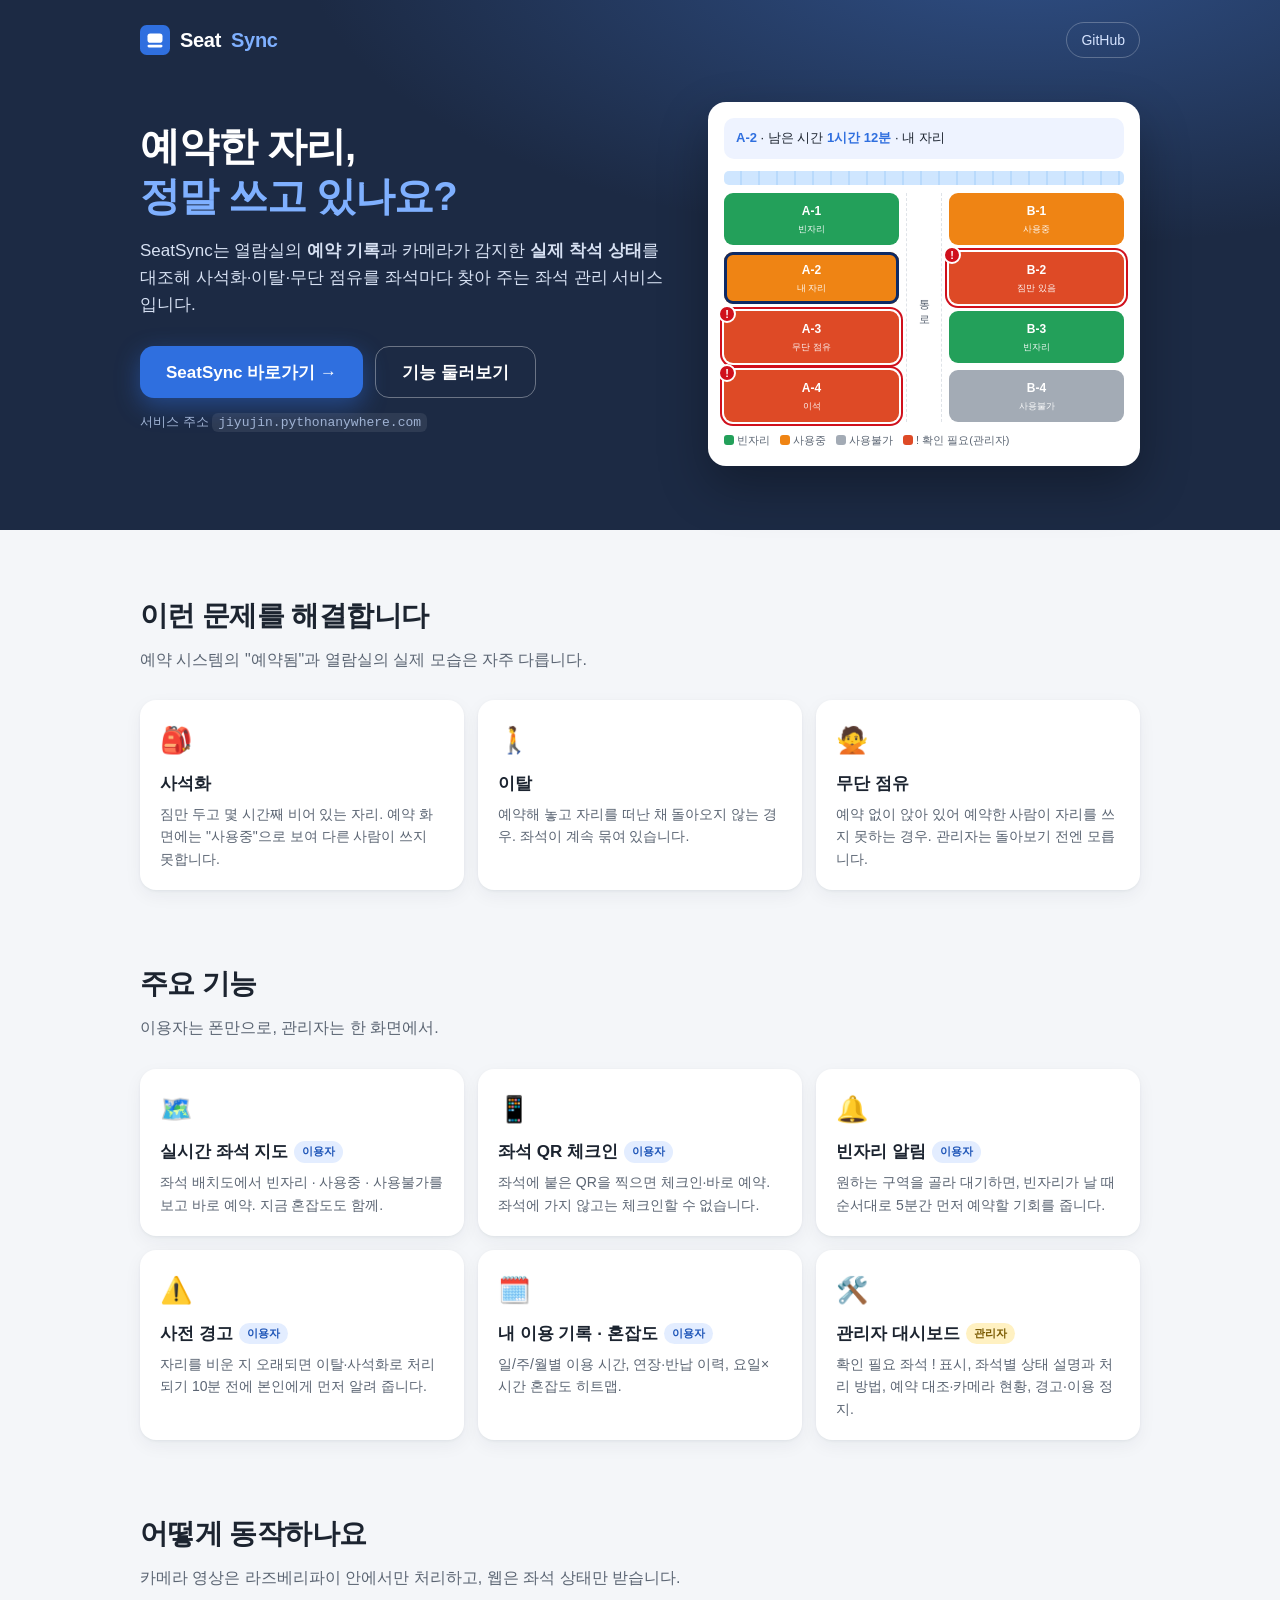
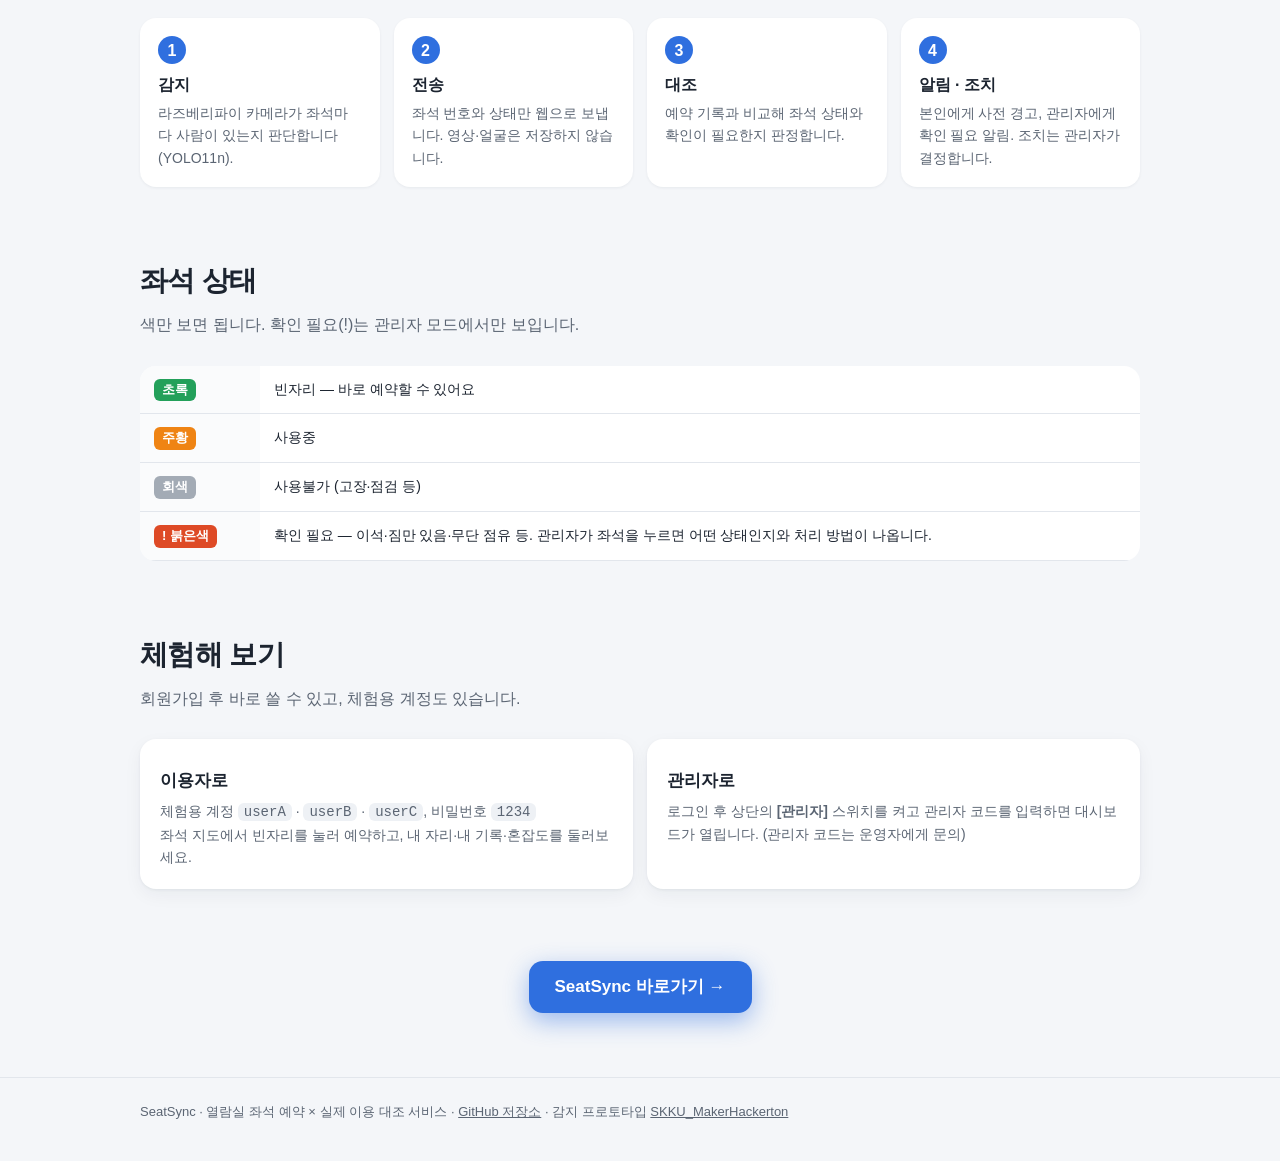
==== commit 4abe8d69: "관리자 화면 간소화, 예약 미입실은 확인 필요로 표시 - 좌석 칸에는 좌석명만, 상태는 오른쪽 상세 창에서 확인 - 판정 확인(맞음/틀림)·판정 정확도·이용자 관리·소리 버튼 삭제" ====
--- a/pages/index.html
+++ b/pages/index.html
@@ -169,7 +169,7 @@
           <div class="card"><div class="ic">🔔</div><h3>빈자리 알림<span class="who u">이용자</span></h3><p>원하는 구역을 골라 대기하면, 빈자리가 날 때 순서대로 5분간 먼저 예약할 기회를 줍니다.</p></div>
           <div class="card"><div class="ic">⚠️</div><h3>사전 경고<span class="who u">이용자</span></h3><p>자리를 비운 지 오래되면 이탈·사석화로 처리되기 10분 전에 본인에게 먼저 알려 줍니다.</p></div>
           <div class="card"><div class="ic">🗓️</div><h3>내 이용 기록 · 혼잡도<span class="who u">이용자</span></h3><p>일/주/월별 이용 시간, 연장·반납 이력, 요일×시간 혼잡도 히트맵.</p></div>
-          <div class="card"><div class="ic">🛠️</div><h3>관리자 대시보드<span class="who m">관리자</span></h3><p>문제 좌석 ! 표시, 상황별 조치 버튼, 예약 대조 표, 판정 피드백·정확도, 경고·이용 정지.</p></div>
+          <div class="card"><div class="ic">🛠️</div><h3>관리자 대시보드<span class="who m">관리자</span></h3><p>확인 필요 좌석 ! 표시, 좌석별 상태 설명과 처리 방법, 예약 대조·카메라 현황, 경고·이용 정지.</p></div>
         </div>
       </div>
     </section>
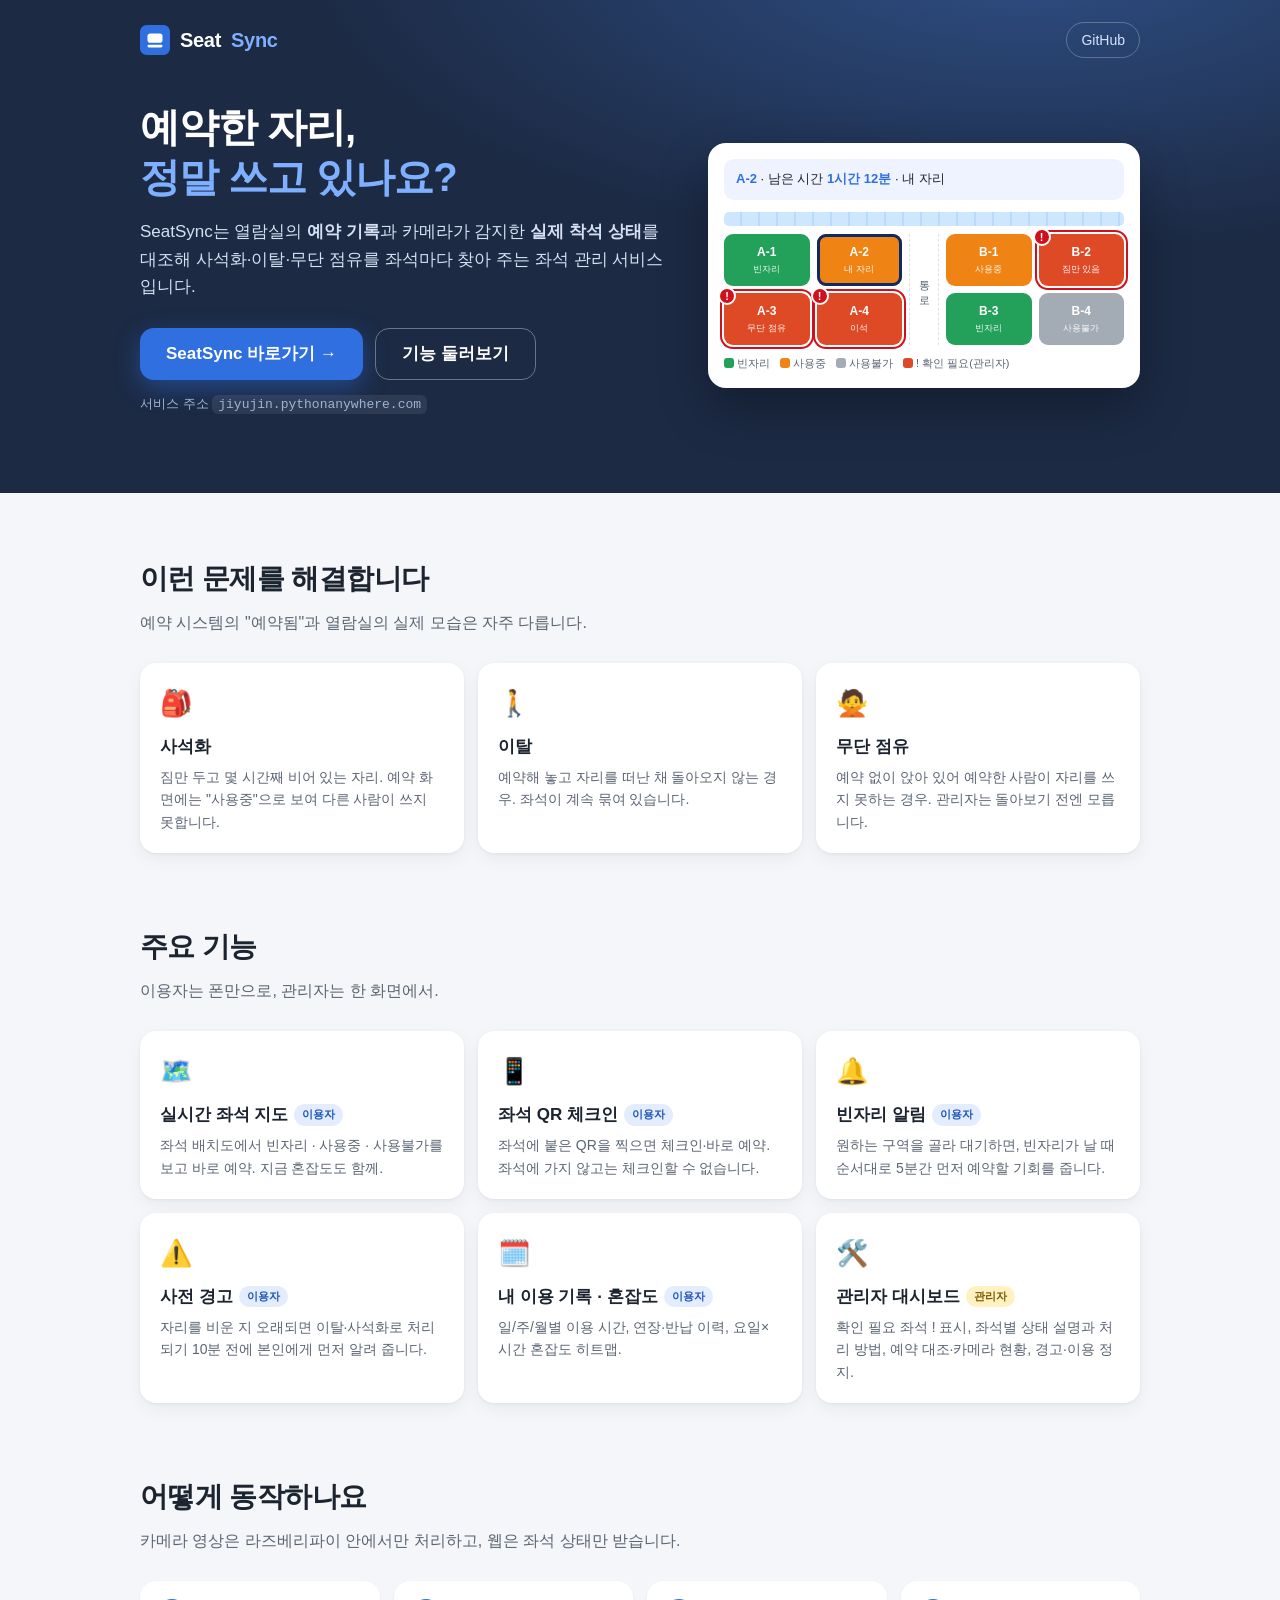
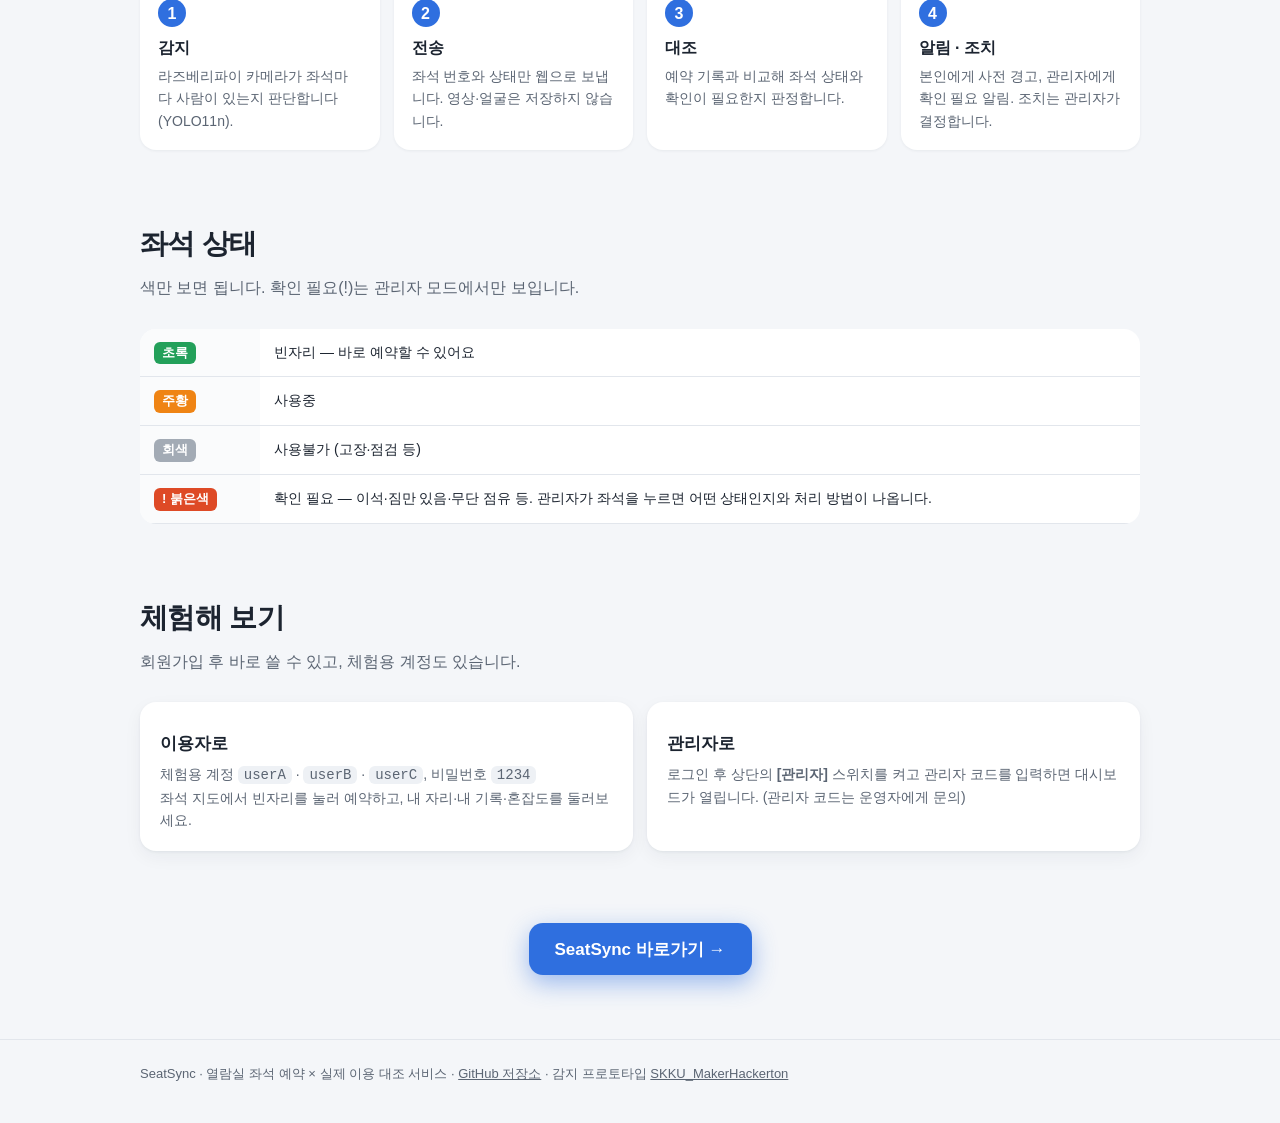
==== commit 45aa6bad: "좌석 배치를 A1 A2 | B1 B2 / A3 A4 | B3 B4 (2×2 + 통로 + 2×2)로 변경 Co-Authored-By: Claude Opus 5.5 <noreply@a" ====
--- a/pages/index.html
+++ b/pages/index.html
@@ -50,10 +50,8 @@
     .mini .bar b { color: var(--blue); }
     .mini .window { height: 14px; border-radius: 5px; margin-bottom: 8px;
       background: repeating-linear-gradient(90deg, #cfe6ff 0 16px, #b9dafc 16px 18px); }
-    .grid { display: grid; grid-template-columns: minmax(0, 1fr) 36px minmax(0, 1fr); gap: 7px; }
-    .grid .s:nth-child(1), .grid .s:nth-child(4), .grid .s:nth-child(6), .grid .s:nth-child(8) { grid-column: 1; }
-    .grid .s:nth-child(3), .grid .s:nth-child(5), .grid .s:nth-child(7), .grid .s:nth-child(9) { grid-column: 3; }
-    .aisle { grid-column: 2; grid-row: 1 / span 4; writing-mode: vertical-rl; display: flex; align-items: center; justify-content: center;
+    .grid { display: grid; grid-template-columns: minmax(0, 1fr) minmax(0, 1fr) 30px minmax(0, 1fr) minmax(0, 1fr); gap: 7px; }
+    .aisle { grid-column: 3; grid-row: 1 / span 2; writing-mode: vertical-rl; display: flex; align-items: center; justify-content: center;
       font-size: 11px; color: var(--muted); letter-spacing: 6px; border-left: 1px dashed #dfe3e8; border-right: 1px dashed #dfe3e8; }
     .s { height: 52px; border-radius: 9px; color: #fff; font-size: 12px; font-weight: 800; display: flex; flex-direction: column;
       align-items: center; justify-content: center; position: relative; }
@@ -132,10 +130,11 @@
           <div class="bar"><b>A-2</b> · 남은 시간 <b>1시간 12분</b> · 내 자리</div>
           <div class="window"></div>
           <div class="grid">
-            <div class="s a">A-1<small>빈자리</small></div><div class="aisle">통로</div><div class="s t">B-1<small>사용중</small></div>
-            <div class="s me">A-2<small>내 자리</small></div><div class="s c"><span class="bang">!</span>B-2<small>짐만 있음</small></div>
-            <div class="s c"><span class="bang">!</span>A-3<small>무단 점유</small></div><div class="s a">B-3<small>빈자리</small></div>
-            <div class="s c"><span class="bang">!</span>A-4<small>이석</small></div><div class="s u">B-4<small>사용불가</small></div>
+            <div class="s a">A-1<small>빈자리</small></div><div class="s me">A-2<small>내 자리</small></div>
+            <div class="aisle">통로</div>
+            <div class="s t">B-1<small>사용중</small></div><div class="s c"><span class="bang">!</span>B-2<small>짐만 있음</small></div>
+            <div class="s c"><span class="bang">!</span>A-3<small>무단 점유</small></div><div class="s c"><span class="bang">!</span>A-4<small>이석</small></div>
+            <div class="s a">B-3<small>빈자리</small></div><div class="s u">B-4<small>사용불가</small></div>
           </div>
           <div class="legend">
             <span><i style="background:var(--green)"></i>빈자리</span><span><i style="background:var(--orange)"></i>사용중</span>
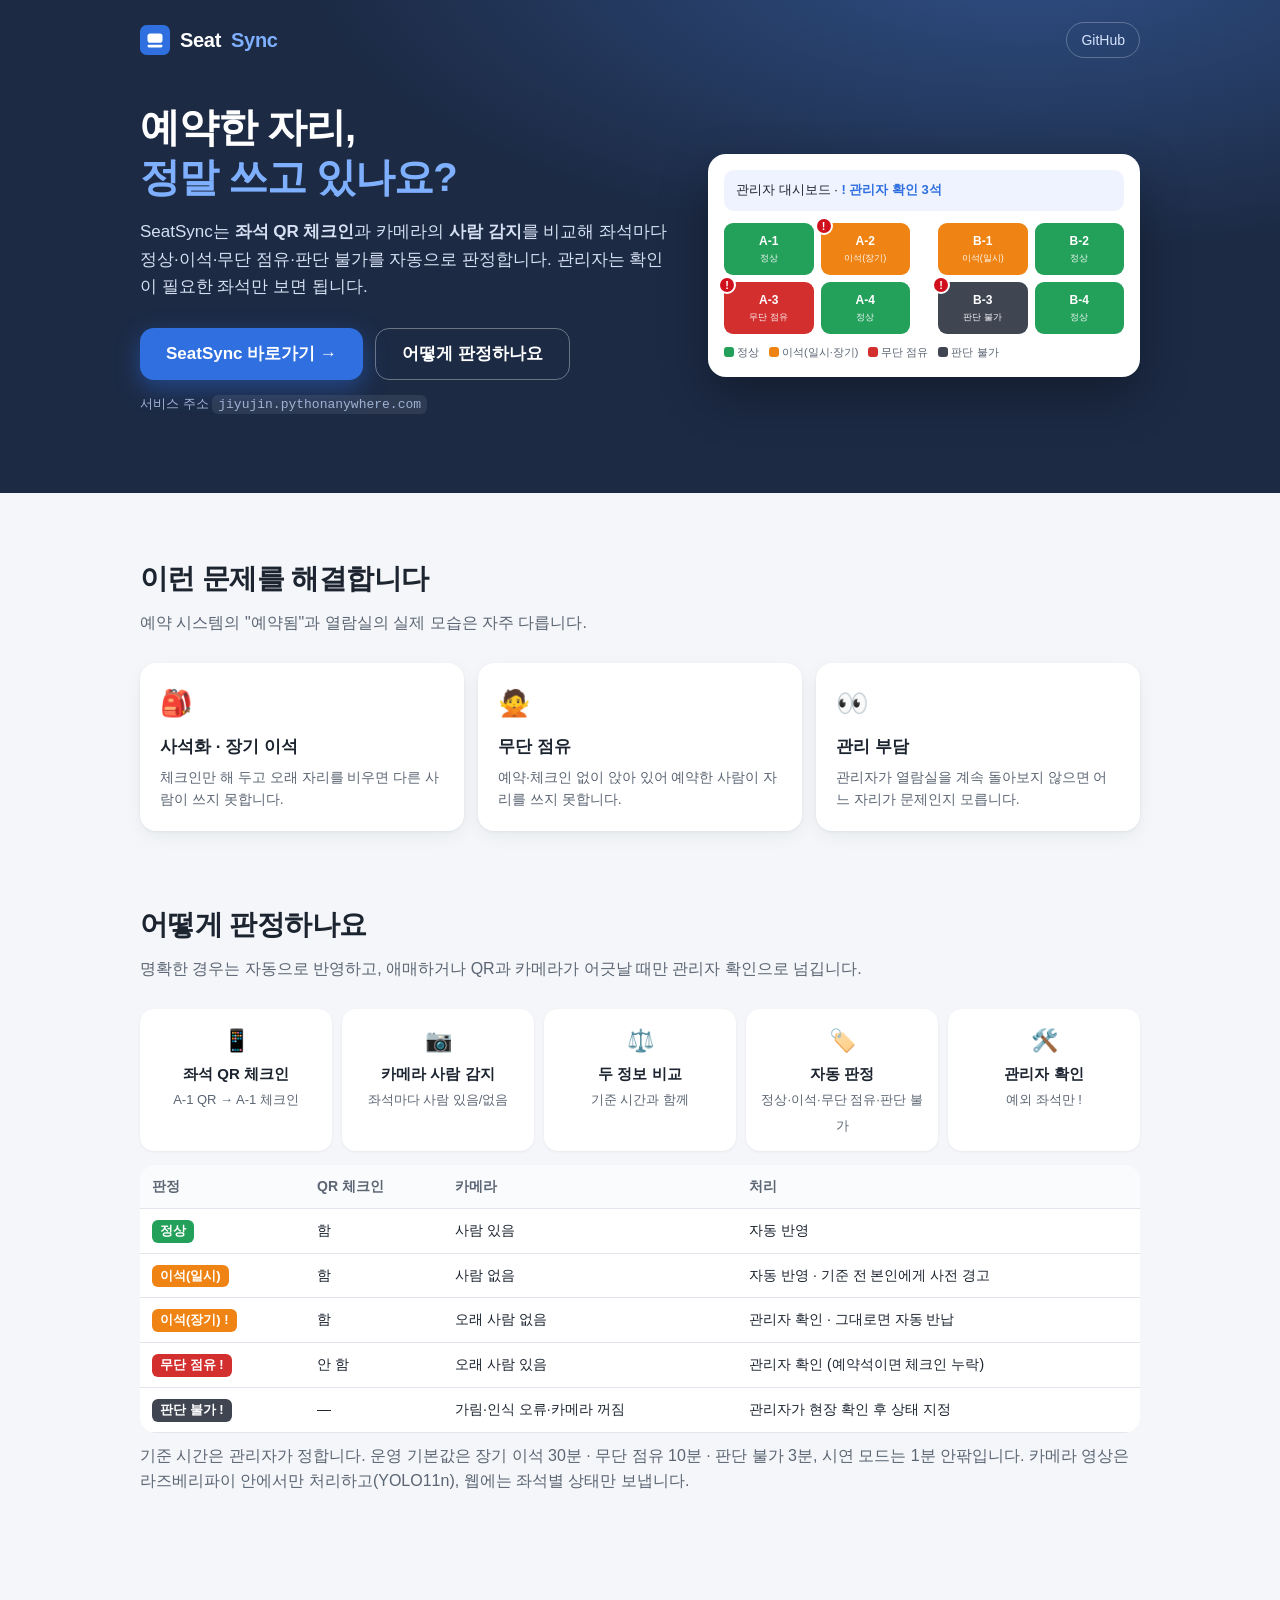
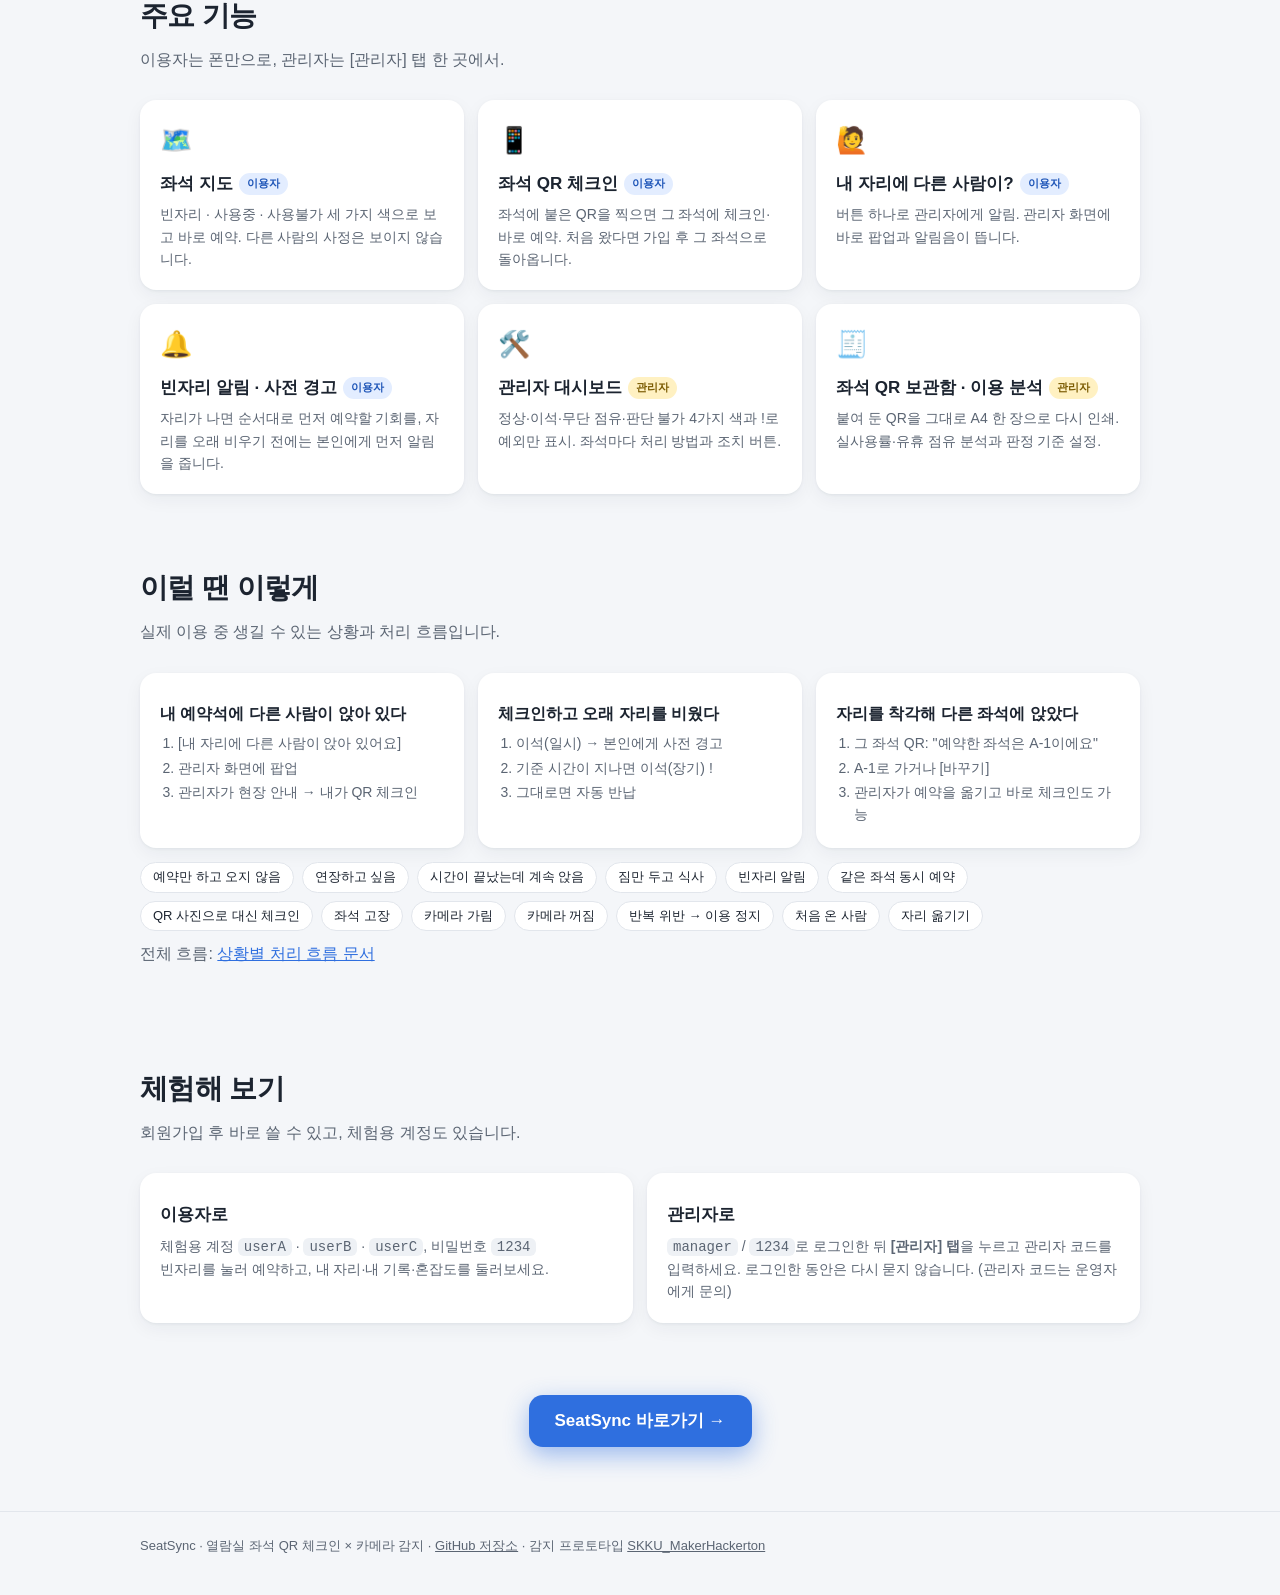
==== commit ae0fe309: "소개 페이지 갱신, 상황별 시나리오 4~16 추가, 예약 종료 직후 무단 점유 유예 - pages/index.html: QR 체크인 × 카메라 감지 판정 흐름, 관리자 4가지 상태" ====
--- a/pages/index.html
+++ b/pages/index.html
@@ -3,10 +3,10 @@
 <head>
   <meta charset="utf-8">
   <meta name="viewport" content="width=device-width, initial-scale=1">
-  <title>SeatSync — 열람실 좌석 예약 × 실제 이용 대조</title>
-  <meta name="description" content="예약 기록과 실제 착석 상태를 대조해 사석화·이탈·무단 점유를 찾아 주는 열람실 좌석 관리 서비스">
+  <title>SeatSync — 열람실 좌석 QR 체크인 × 카메라 감지</title>
+  <meta name="description" content="좌석 QR 체크인과 카메라 사람 감지를 비교해 정상·이석·무단 점유·판단 불가를 자동으로 판정하고, 관리자는 예외만 확인하는 열람실 좌석 관리 서비스">
   <meta property="og:title" content="SeatSync">
-  <meta property="og:description" content="열람실 좌석 예약 × 실제 이용 대조 서비스">
+  <meta property="og:description" content="좌석 QR 체크인 × 카메라 감지로 자동 판정하는 열람실 좌석 관리">
   <link rel="icon" href="icon.svg">
   <script src="config.js"></script>
   <style>
@@ -106,6 +106,27 @@
       .btn { width: 100%; }
       .states th { width: 84px; }
     }
+    /* 상태 분류 4가지 (관리자) */
+    :root { --c-normal: #23a05a; --c-away: #ef8414; --c-unauth: #d32f2f; --c-unknown: #3f4652; }
+    .s.n { background: var(--c-normal); } .s.w { background: var(--c-away); } .s.x { background: var(--c-unauth); } .s.k { background: var(--c-unknown); }
+    .s .bang2 { position: absolute; top: -6px; left: -6px; width: 18px; height: 18px; border-radius: 50%; background: var(--bang);
+      border: 2px solid #fff; font-size: 11px; line-height: 14px; text-align: center; }
+    .grid2 { display: grid; grid-template-columns: minmax(0, 1fr) minmax(0, 1fr) 14px minmax(0, 1fr) minmax(0, 1fr); gap: 7px; }
+    .flow { display: grid; grid-template-columns: repeat(5, 1fr); gap: 10px; counter-reset: fl; }
+    .flow .f { background: #fff; border-radius: 14px; padding: 14px; text-align: center; box-shadow: 0 1px 3px rgba(20,30,50,.06); position: relative; }
+    .flow .f b { display: block; font-size: 15px; margin-top: 4px; }
+    .flow .f span { font-size: 13px; color: var(--muted); }
+    .flow .f .ic { font-size: 22px; }
+    .judge { width: 100%; border-collapse: collapse; background: #fff; border-radius: 16px; overflow: hidden; font-size: 14px; margin-top: 14px; }
+    .judge th, .judge td { padding: 10px 12px; border-bottom: 1px solid var(--line); text-align: left; vertical-align: top; }
+    .judge th { background: #fafbfc; color: var(--muted); font-weight: 600; }
+    .sc { display: grid; grid-template-columns: repeat(3, 1fr); gap: 14px; }
+    .sc .card h3 { font-size: 16px; }
+    .sc ol { margin: 6px 0 0; padding-left: 18px; font-size: 14px; color: var(--muted); }
+    .sc ol li { margin: 2px 0; }
+    .more { display: flex; flex-wrap: wrap; gap: 8px; margin-top: 14px; }
+    .more span { background: #fff; border: 1px solid var(--line); border-radius: 999px; padding: 4px 12px; font-size: 13px; }
+    @media (max-width: 820px) { .flow { grid-template-columns: 1fr 1fr; } .sc { grid-template-columns: 1fr; } }
   </style>
 </head>
 <body>
@@ -118,27 +139,27 @@
       <div class="hero-body">
         <div>
           <h1>예약한 자리,<br><em>정말 쓰고 있나요?</em></h1>
-          <p class="lead">SeatSync는 열람실의 <b>예약 기록</b>과 카메라가 감지한 <b>실제 착석 상태</b>를 대조해
-            사석화·이탈·무단 점유를 좌석마다 찾아 주는 좌석 관리 서비스입니다.</p>
+          <p class="lead">SeatSync는 <b>좌석 QR 체크인</b>과 카메라의 <b>사람 감지</b>를 비교해
+            좌석마다 정상·이석·무단 점유·판단 불가를 자동으로 판정합니다. 관리자는 확인이 필요한 좌석만 보면 됩니다.</p>
           <div class="cta">
             <a class="btn primary" data-app href="#">SeatSync 바로가기 →</a>
-            <a class="btn ghost" href="#features">기능 둘러보기</a>
+            <a class="btn ghost" href="#flow">어떻게 판정하나요</a>
           </div>
           <p class="url">서비스 주소 <code data-app-text></code></p>
         </div>
         <div class="mini" aria-hidden="true">
-          <div class="bar"><b>A-2</b> · 남은 시간 <b>1시간 12분</b> · 내 자리</div>
-          <div class="window"></div>
-          <div class="grid">
-            <div class="s a">A-1<small>빈자리</small></div><div class="s me">A-2<small>내 자리</small></div>
-            <div class="aisle">통로</div>
-            <div class="s t">B-1<small>사용중</small></div><div class="s c"><span class="bang">!</span>B-2<small>짐만 있음</small></div>
-            <div class="s c"><span class="bang">!</span>A-3<small>무단 점유</small></div><div class="s c"><span class="bang">!</span>A-4<small>이석</small></div>
-            <div class="s a">B-3<small>빈자리</small></div><div class="s u">B-4<small>사용불가</small></div>
+          <div class="bar">관리자 대시보드 · <b>! 관리자 확인 3석</b></div>
+          <div class="grid2">
+            <div class="s n">A-1<small>정상</small></div><div class="s w"><span class="bang2">!</span>A-2<small>이석(장기)</small></div>
+            <div></div>
+            <div class="s w">B-1<small>이석(일시)</small></div><div class="s n">B-2<small>정상</small></div>
+            <div class="s x"><span class="bang2">!</span>A-3<small>무단 점유</small></div><div class="s n">A-4<small>정상</small></div>
+            <div></div>
+            <div class="s k"><span class="bang2">!</span>B-3<small>판단 불가</small></div><div class="s n">B-4<small>정상</small></div>
           </div>
           <div class="legend">
-            <span><i style="background:var(--green)"></i>빈자리</span><span><i style="background:var(--orange)"></i>사용중</span>
-            <span><i style="background:var(--gray)"></i>사용불가</span><span><i style="background:var(--check)"></i>! 확인 필요(관리자)</span>
+            <span><i style="background:var(--c-normal)"></i>정상</span><span><i style="background:var(--c-away)"></i>이석(일시·장기)</span>
+            <span><i style="background:var(--c-unauth)"></i>무단 점유</span><span><i style="background:var(--c-unknown)"></i>판단 불가</span>
           </div>
         </div>
       </div>
@@ -151,51 +172,70 @@
         <h2>이런 문제를 해결합니다</h2>
         <p class="sub">예약 시스템의 "예약됨"과 열람실의 실제 모습은 자주 다릅니다.</p>
         <div class="problem">
-          <div class="card"><div class="ic">🎒</div><h3>사석화</h3><p>짐만 두고 몇 시간째 비어 있는 자리. 예약 화면에는 "사용중"으로 보여 다른 사람이 쓰지 못합니다.</p></div>
-          <div class="card"><div class="ic">🚶</div><h3>이탈</h3><p>예약해 놓고 자리를 떠난 채 돌아오지 않는 경우. 좌석이 계속 묶여 있습니다.</p></div>
-          <div class="card"><div class="ic">🙅</div><h3>무단 점유</h3><p>예약 없이 앉아 있어 예약한 사람이 자리를 쓰지 못하는 경우. 관리자는 돌아보기 전엔 모릅니다.</p></div>
-        </div>
+          <div class="card"><div class="ic">🎒</div><h3>사석화 · 장기 이석</h3><p>체크인만 해 두고 오래 자리를 비우면 다른 사람이 쓰지 못합니다.</p></div>
+          <div class="card"><div class="ic">🙅</div><h3>무단 점유</h3><p>예약·체크인 없이 앉아 있어 예약한 사람이 자리를 쓰지 못합니다.</p></div>
+          <div class="card"><div class="ic">👀</div><h3>관리 부담</h3><p>관리자가 열람실을 계속 돌아보지 않으면 어느 자리가 문제인지 모릅니다.</p></div>
+        </div>
+      </div>
+    </section>
+
+    <section id="flow">
+      <div class="wrap">
+        <h2>어떻게 판정하나요</h2>
+        <p class="sub">명확한 경우는 자동으로 반영하고, 애매하거나 QR과 카메라가 어긋날 때만 관리자 확인으로 넘깁니다.</p>
+        <div class="flow">
+          <div class="f"><div class="ic">📱</div><b>좌석 QR 체크인</b><span>A-1 QR → A-1 체크인</span></div>
+          <div class="f"><div class="ic">📷</div><b>카메라 사람 감지</b><span>좌석마다 사람 있음/없음</span></div>
+          <div class="f"><div class="ic">⚖️</div><b>두 정보 비교</b><span>기준 시간과 함께</span></div>
+          <div class="f"><div class="ic">🏷️</div><b>자동 판정</b><span>정상·이석·무단 점유·판단 불가</span></div>
+          <div class="f"><div class="ic">🛠️</div><b>관리자 확인</b><span>예외 좌석만 !</span></div>
+        </div>
+        <table class="judge">
+          <tr><th>판정</th><th>QR 체크인</th><th>카메라</th><th>처리</th></tr>
+          <tr><td><span class="pill" style="background:var(--c-normal)">정상</span></td><td>함</td><td>사람 있음</td><td>자동 반영</td></tr>
+          <tr><td><span class="pill" style="background:var(--c-away)">이석(일시)</span></td><td>함</td><td>사람 없음</td><td>자동 반영 · 기준 전 본인에게 사전 경고</td></tr>
+          <tr><td><span class="pill" style="background:var(--c-away)">이석(장기) !</span></td><td>함</td><td>오래 사람 없음</td><td>관리자 확인 · 그대로면 자동 반납</td></tr>
+          <tr><td><span class="pill" style="background:var(--c-unauth)">무단 점유 !</span></td><td>안 함</td><td>오래 사람 있음</td><td>관리자 확인 (예약석이면 체크인 누락)</td></tr>
+          <tr><td><span class="pill" style="background:var(--c-unknown)">판단 불가 !</span></td><td>—</td><td>가림·인식 오류·카메라 꺼짐</td><td>관리자가 현장 확인 후 상태 지정</td></tr>
+        </table>
+        <p class="sub" style="margin-top:10px">기준 시간은 관리자가 정합니다. 운영 기본값은 장기 이석 30분 · 무단 점유 10분 · 판단 불가 3분, 시연 모드는 1분 안팎입니다.
+          카메라 영상은 라즈베리파이 안에서만 처리하고(YOLO11n), 웹에는 좌석별 상태만 보냅니다.</p>
       </div>
     </section>
 
     <section id="features">
       <div class="wrap">
         <h2>주요 기능</h2>
-        <p class="sub">이용자는 폰만으로, 관리자는 한 화면에서.</p>
+        <p class="sub">이용자는 폰만으로, 관리자는 [관리자] 탭 한 곳에서.</p>
         <div class="features">
-          <div class="card"><div class="ic">🗺️</div><h3>실시간 좌석 지도<span class="who u">이용자</span></h3><p>좌석 배치도에서 빈자리 · 사용중 · 사용불가를 보고 바로 예약. 지금 혼잡도도 함께.</p></div>
-          <div class="card"><div class="ic">📱</div><h3>좌석 QR 체크인<span class="who u">이용자</span></h3><p>좌석에 붙은 QR을 찍으면 체크인·바로 예약. 좌석에 가지 않고는 체크인할 수 없습니다.</p></div>
-          <div class="card"><div class="ic">🔔</div><h3>빈자리 알림<span class="who u">이용자</span></h3><p>원하는 구역을 골라 대기하면, 빈자리가 날 때 순서대로 5분간 먼저 예약할 기회를 줍니다.</p></div>
-          <div class="card"><div class="ic">⚠️</div><h3>사전 경고<span class="who u">이용자</span></h3><p>자리를 비운 지 오래되면 이탈·사석화로 처리되기 10분 전에 본인에게 먼저 알려 줍니다.</p></div>
-          <div class="card"><div class="ic">🗓️</div><h3>내 이용 기록 · 혼잡도<span class="who u">이용자</span></h3><p>일/주/월별 이용 시간, 연장·반납 이력, 요일×시간 혼잡도 히트맵.</p></div>
-          <div class="card"><div class="ic">🛠️</div><h3>관리자 대시보드<span class="who m">관리자</span></h3><p>확인 필요 좌석 ! 표시, 좌석별 상태 설명과 처리 방법, 예약 대조·카메라 현황, 경고·이용 정지.</p></div>
+          <div class="card"><div class="ic">🗺️</div><h3>좌석 지도<span class="who u">이용자</span></h3><p>빈자리 · 사용중 · 사용불가 세 가지 색으로 보고 바로 예약. 다른 사람의 사정은 보이지 않습니다.</p></div>
+          <div class="card"><div class="ic">📱</div><h3>좌석 QR 체크인<span class="who u">이용자</span></h3><p>좌석에 붙은 QR을 찍으면 그 좌석에 체크인·바로 예약. 처음 왔다면 가입 후 그 좌석으로 돌아옵니다.</p></div>
+          <div class="card"><div class="ic">🙋</div><h3>내 자리에 다른 사람이?<span class="who u">이용자</span></h3><p>버튼 하나로 관리자에게 알림. 관리자 화면에 바로 팝업과 알림음이 뜹니다.</p></div>
+          <div class="card"><div class="ic">🔔</div><h3>빈자리 알림 · 사전 경고<span class="who u">이용자</span></h3><p>자리가 나면 순서대로 먼저 예약할 기회를, 자리를 오래 비우기 전에는 본인에게 먼저 알림을 줍니다.</p></div>
+          <div class="card"><div class="ic">🛠️</div><h3>관리자 대시보드<span class="who m">관리자</span></h3><p>정상·이석·무단 점유·판단 불가 4가지 색과 !로 예외만 표시. 좌석마다 처리 방법과 조치 버튼.</p></div>
+          <div class="card"><div class="ic">🧾</div><h3>좌석 QR 보관함 · 이용 분석<span class="who m">관리자</span></h3><p>붙여 둔 QR을 그대로 A4 한 장으로 다시 인쇄. 실사용률·유휴 점유 분석과 판정 기준 설정.</p></div>
         </div>
       </div>
     </section>
 
     <section>
       <div class="wrap">
-        <h2>어떻게 동작하나요</h2>
-        <p class="sub">카메라 영상은 라즈베리파이 안에서만 처리하고, 웹은 좌석 상태만 받습니다.</p>
-        <div class="steps">
-          <div class="step"><h3>감지</h3><p>라즈베리파이 카메라가 좌석마다 사람이 있는지 판단합니다(YOLO11n).</p></div>
-          <div class="step"><h3>전송</h3><p>좌석 번호와 상태만 웹으로 보냅니다. 영상·얼굴은 저장하지 않습니다.</p></div>
-          <div class="step"><h3>대조</h3><p>예약 기록과 비교해 좌석 상태와 확인이 필요한지 판정합니다.</p></div>
-          <div class="step"><h3>알림 · 조치</h3><p>본인에게 사전 경고, 관리자에게 확인 필요 알림. 조치는 관리자가 결정합니다.</p></div>
-        </div>
-      </div>
-    </section>
-
-    <section>
-      <div class="wrap">
-        <h2>좌석 상태</h2>
-        <p class="sub">색만 보면 됩니다. 확인 필요(!)는 관리자 모드에서만 보입니다.</p>
-        <table class="states">
-          <tr><th><span class="pill" style="background:var(--green)">초록</span></th><td>빈자리 — 바로 예약할 수 있어요</td></tr>
-          <tr><th><span class="pill" style="background:var(--orange)">주황</span></th><td>사용중</td></tr>
-          <tr><th><span class="pill" style="background:var(--gray)">회색</span></th><td>사용불가 (고장·점검 등)</td></tr>
-          <tr><th><span class="pill" style="background:var(--check)">! 붉은색</span></th><td>확인 필요 — 이석·짐만 있음·무단 점유 등. 관리자가 좌석을 누르면 어떤 상태인지와 처리 방법이 나옵니다.</td></tr>
-        </table>
+        <h2>이럴 땐 이렇게</h2>
+        <p class="sub">실제 이용 중 생길 수 있는 상황과 처리 흐름입니다.</p>
+        <div class="sc">
+          <div class="card"><h3>내 예약석에 다른 사람이 앉아 있다</h3><ol>
+            <li>[내 자리에 다른 사람이 앉아 있어요]</li><li>관리자 화면에 팝업</li><li>관리자가 현장 안내 → 내가 QR 체크인</li></ol></div>
+          <div class="card"><h3>체크인하고 오래 자리를 비웠다</h3><ol>
+            <li>이석(일시) → 본인에게 사전 경고</li><li>기준 시간이 지나면 이석(장기) !</li><li>그대로면 자동 반납</li></ol></div>
+          <div class="card"><h3>자리를 착각해 다른 좌석에 앉았다</h3><ol>
+            <li>그 좌석 QR: "예약한 좌석은 A-1이에요"</li><li>A-1로 가거나 [바꾸기]</li><li>관리자가 예약을 옮기고 바로 체크인도 가능</li></ol></div>
+        </div>
+        <div class="more">
+          <span>예약만 하고 오지 않음</span><span>연장하고 싶음</span><span>시간이 끝났는데 계속 앉음</span><span>짐만 두고 식사</span>
+          <span>빈자리 알림</span><span>같은 좌석 동시 예약</span><span>QR 사진으로 대신 체크인</span><span>좌석 고장</span>
+          <span>카메라 가림</span><span>카메라 꺼짐</span><span>반복 위반 → 이용 정지</span><span>처음 온 사람</span><span>자리 옮기기</span>
+        </div>
+        <p class="sub" style="margin-top:10px">전체 흐름: <a data-repo-path="docs/SCENARIOS.md" href="#">상황별 처리 흐름 문서</a></p>
       </div>
     </section>
 
@@ -205,9 +245,9 @@
         <p class="sub">회원가입 후 바로 쓸 수 있고, 체험용 계정도 있습니다.</p>
         <div class="try">
           <div class="card"><h3>이용자로</h3><p>체험용 계정 <code>userA</code> · <code>userB</code> · <code>userC</code>, 비밀번호 <code>1234</code><br>
-            좌석 지도에서 빈자리를 눌러 예약하고, 내 자리·내 기록·혼잡도를 둘러보세요.</p></div>
-          <div class="card"><h3>관리자로</h3><p>로그인 후 상단의 <b>[관리자]</b> 스위치를 켜고 관리자 코드를 입력하면 대시보드가 열립니다.
-            (관리자 코드는 운영자에게 문의)</p></div>
+            빈자리를 눌러 예약하고, 내 자리·내 기록·혼잡도를 둘러보세요.</p></div>
+          <div class="card"><h3>관리자로</h3><p><code>manager</code> / <code>1234</code>로 로그인한 뒤 <b>[관리자] 탭</b>을 누르고 관리자 코드를 입력하세요.
+            로그인한 동안은 다시 묻지 않습니다. (관리자 코드는 운영자에게 문의)</p></div>
         </div>
       </div>
     </section>
@@ -219,7 +259,7 @@
 
   <footer>
     <div class="wrap">
-      SeatSync · 열람실 좌석 예약 × 실제 이용 대조 서비스 ·
+      SeatSync · 열람실 좌석 QR 체크인 × 카메라 감지 ·
       <a data-repo href="#">GitHub 저장소</a> ·
       감지 프로토타입 <a href="https://github.com/Seojieun05/SKKU_MakerHackerton">SKKU_MakerHackerton</a>
     </div>
@@ -230,6 +270,7 @@
       var app = window.SEATSYNC_APP_URL, repo = window.SEATSYNC_REPO_URL;
       document.querySelectorAll("[data-app]").forEach(function (a) { a.href = app; });
       document.querySelectorAll("[data-repo]").forEach(function (a) { a.href = repo; });
+      document.querySelectorAll("[data-repo-path]").forEach(function (a) { a.href = repo + "/blob/main/" + a.getAttribute("data-repo-path"); });
       document.querySelectorAll("[data-app-text]").forEach(function (el) { el.textContent = app.replace(/^https?:\/\//, ""); });
     })();
   </script>
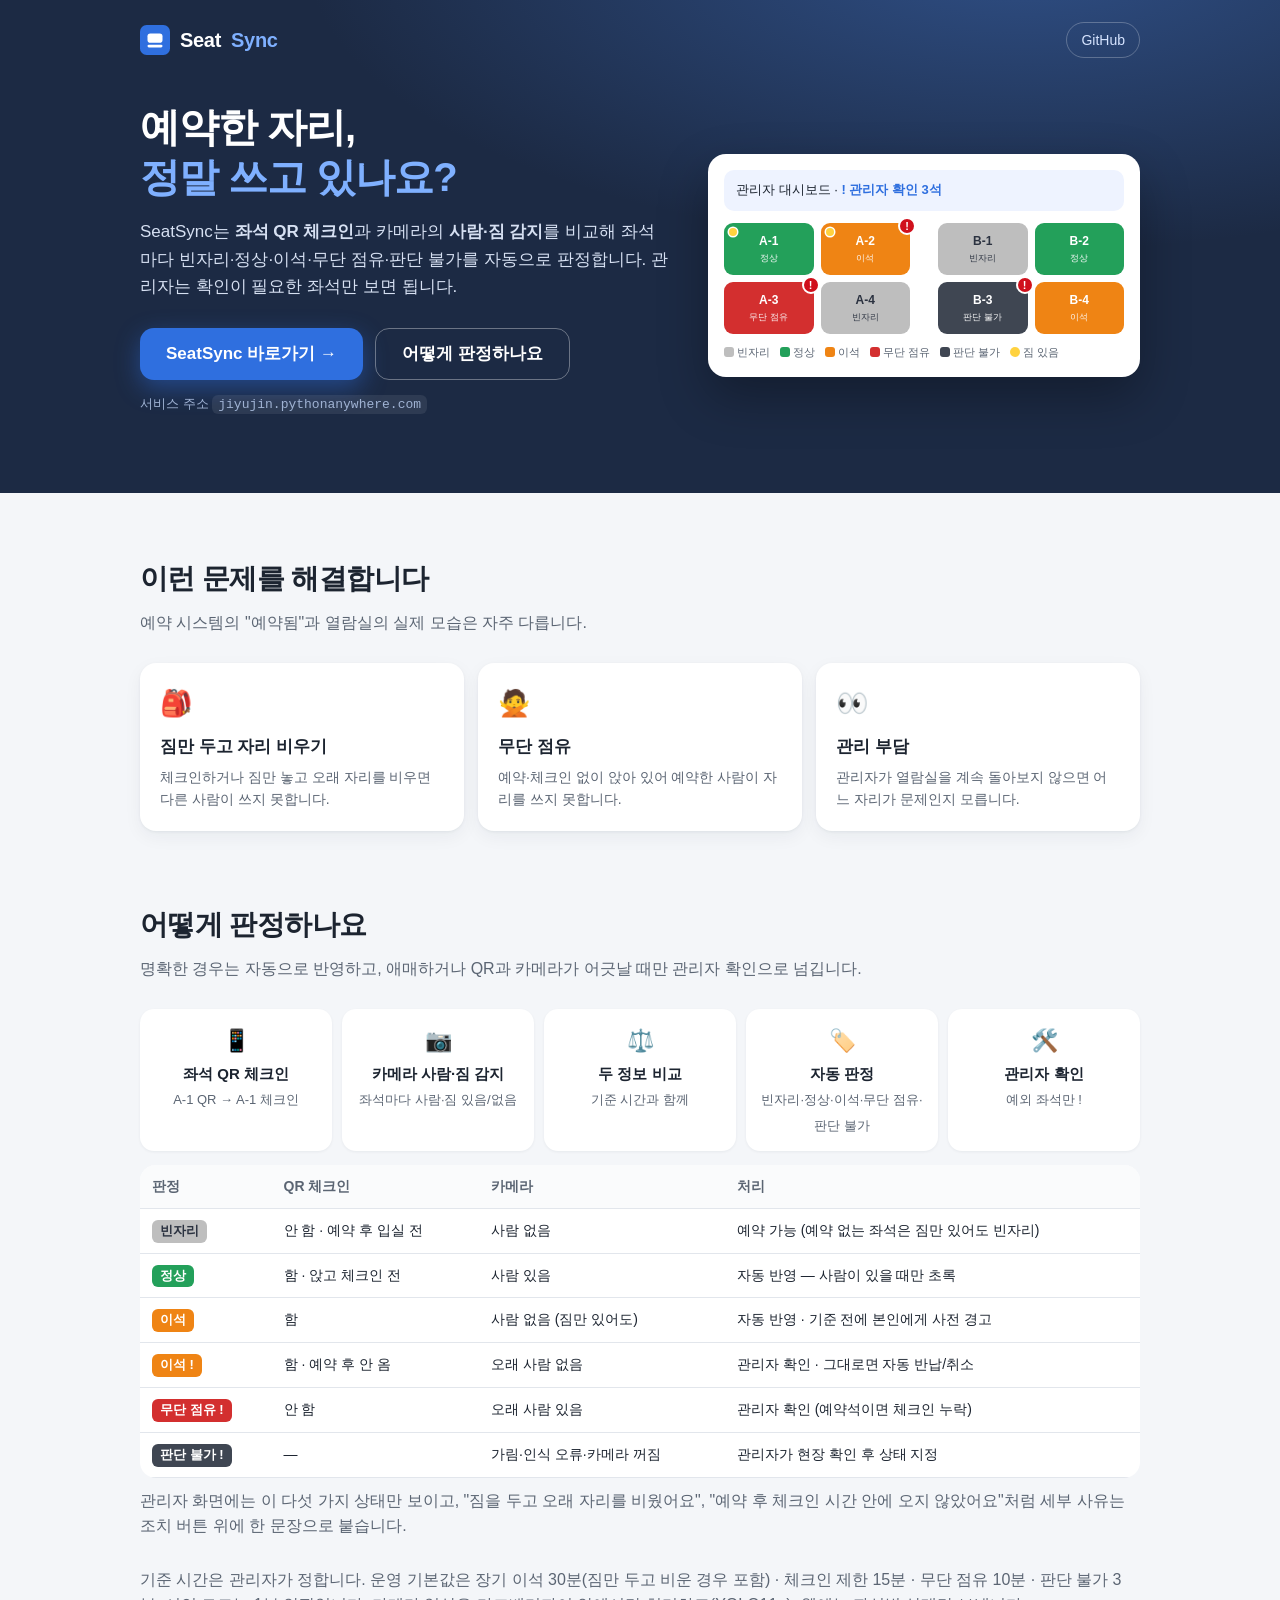
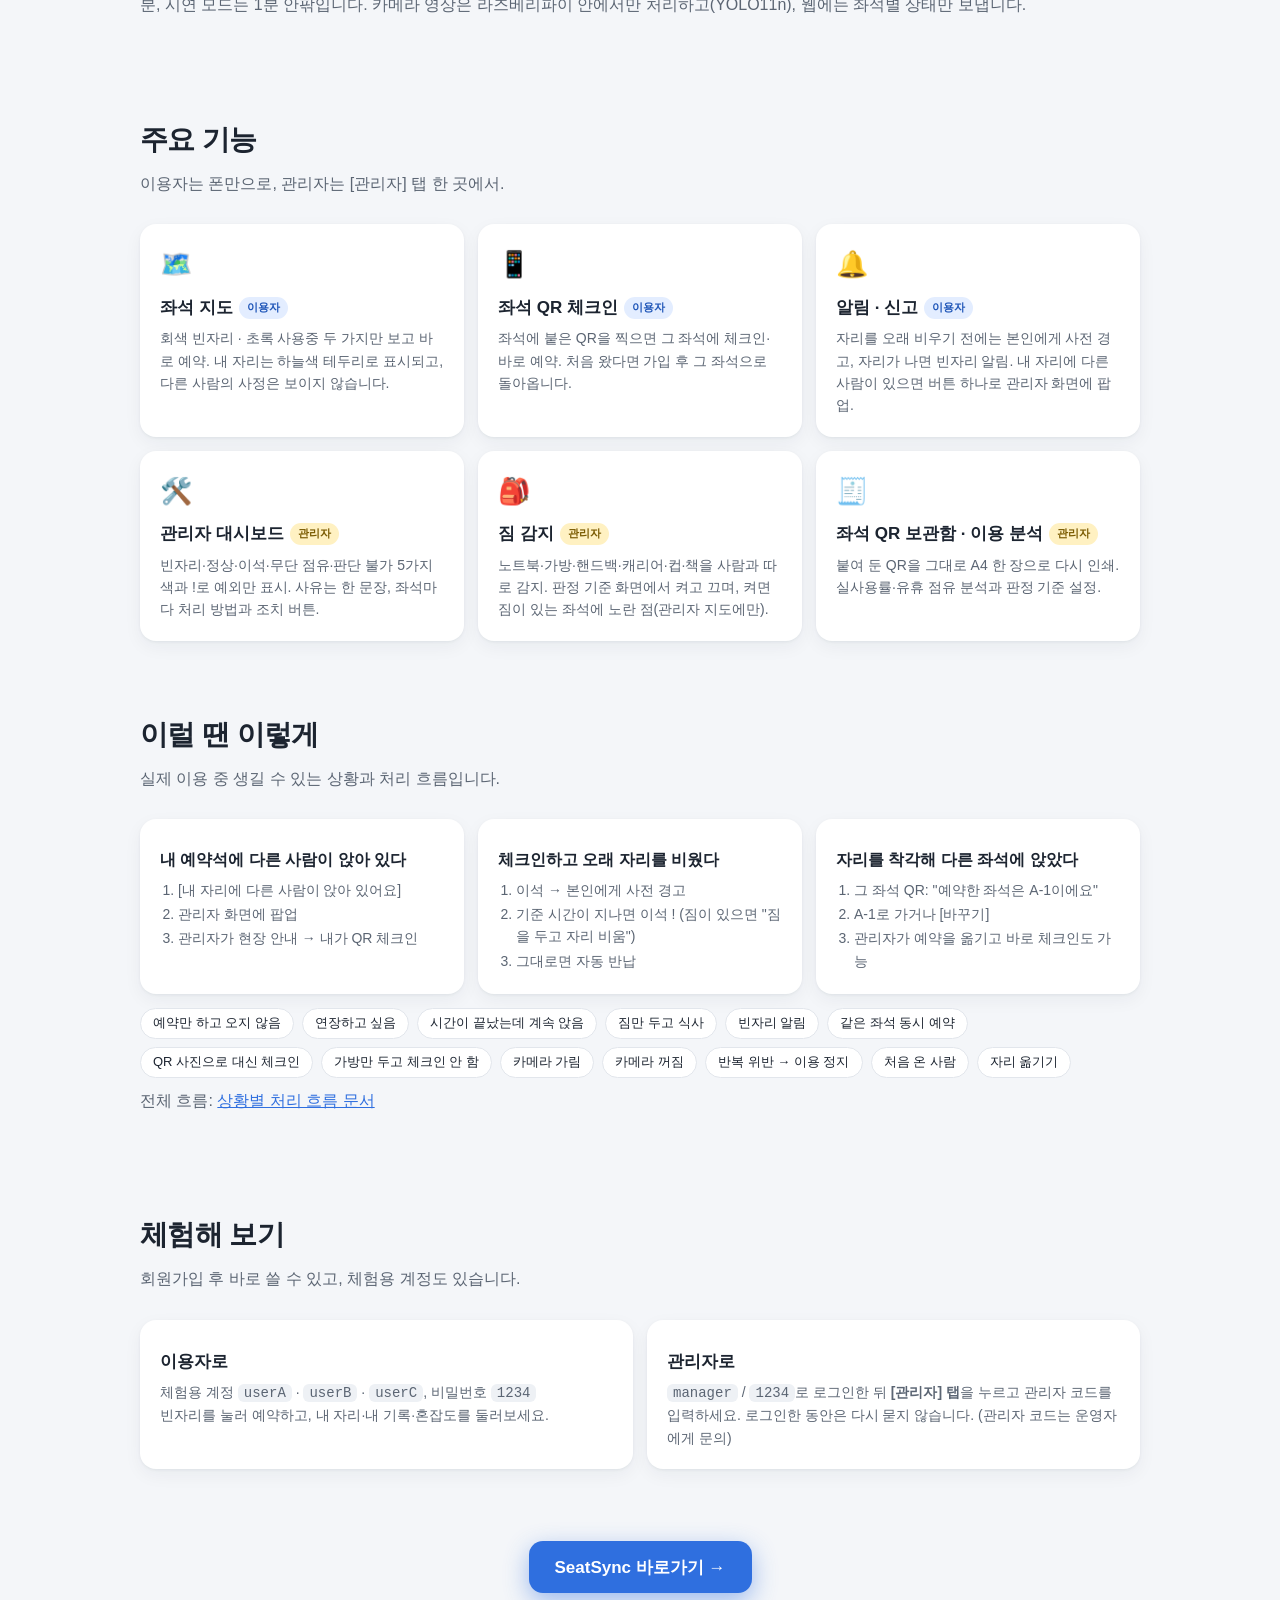
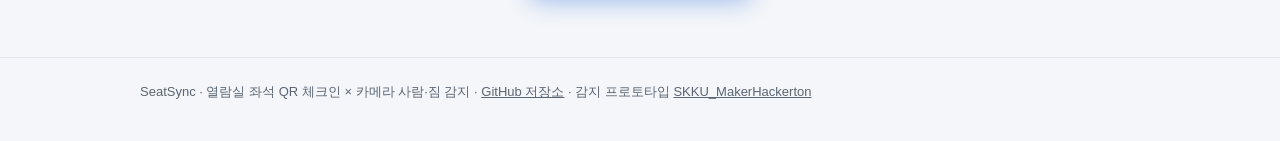
==== commit 83f56722: "소개 페이지: 5가지 상태(빈자리·정상·이석·무단 점유·판단 불가), 짐 감지, 내 자리 표시 반영 Co-Authored-By: Claude Opus 5.5 <noreply@ant" ====
--- a/pages/index.html
+++ b/pages/index.html
@@ -4,7 +4,7 @@
   <meta charset="utf-8">
   <meta name="viewport" content="width=device-width, initial-scale=1">
   <title>SeatSync — 열람실 좌석 QR 체크인 × 카메라 감지</title>
-  <meta name="description" content="좌석 QR 체크인과 카메라 사람 감지를 비교해 정상·이석·무단 점유·판단 불가를 자동으로 판정하고, 관리자는 예외만 확인하는 열람실 좌석 관리 서비스">
+  <meta name="description" content="좌석 QR 체크인과 카메라의 사람·짐 감지를 비교해 빈자리·정상·이석·무단 점유·판단 불가를 자동으로 판정하고, 관리자는 예외만 확인하는 열람실 좌석 관리 서비스">
   <meta property="og:title" content="SeatSync">
   <meta property="og:description" content="좌석 QR 체크인 × 카메라 감지로 자동 판정하는 열람실 좌석 관리">
   <link rel="icon" href="icon.svg">
@@ -109,7 +109,9 @@
     /* 상태 분류 4가지 (관리자) */
     :root { --c-normal: #23a05a; --c-away: #ef8414; --c-unauth: #d32f2f; --c-unknown: #3f4652; }
     .s.n { background: var(--c-normal); } .s.w { background: var(--c-away); } .s.x { background: var(--c-unauth); } .s.k { background: var(--c-unknown); }
-    .s .bang2 { position: absolute; top: -6px; left: -6px; width: 18px; height: 18px; border-radius: 50%; background: var(--bang);
+    .s.e { background: #bebebe; color: #2b3240; }
+    .s .dot { position: absolute; top: 5px; left: 5px; width: 8px; height: 8px; border-radius: 50%; background: #ffd23f; box-shadow: 0 0 0 1.5px #fff; }
+    .s .bang2 { position: absolute; top: -6px; right: -6px; width: 18px; height: 18px; border-radius: 50%; background: var(--bang);
       border: 2px solid #fff; font-size: 11px; line-height: 14px; text-align: center; }
     .grid2 { display: grid; grid-template-columns: minmax(0, 1fr) minmax(0, 1fr) 14px minmax(0, 1fr) minmax(0, 1fr); gap: 7px; }
     .flow { display: grid; grid-template-columns: repeat(5, 1fr); gap: 10px; counter-reset: fl; }
@@ -139,8 +141,8 @@
       <div class="hero-body">
         <div>
           <h1>예약한 자리,<br><em>정말 쓰고 있나요?</em></h1>
-          <p class="lead">SeatSync는 <b>좌석 QR 체크인</b>과 카메라의 <b>사람 감지</b>를 비교해
-            좌석마다 정상·이석·무단 점유·판단 불가를 자동으로 판정합니다. 관리자는 확인이 필요한 좌석만 보면 됩니다.</p>
+          <p class="lead">SeatSync는 <b>좌석 QR 체크인</b>과 카메라의 <b>사람·짐 감지</b>를 비교해
+            좌석마다 빈자리·정상·이석·무단 점유·판단 불가를 자동으로 판정합니다. 관리자는 확인이 필요한 좌석만 보면 됩니다.</p>
           <div class="cta">
             <a class="btn primary" data-app href="#">SeatSync 바로가기 →</a>
             <a class="btn ghost" href="#flow">어떻게 판정하나요</a>
@@ -150,16 +152,17 @@
         <div class="mini" aria-hidden="true">
           <div class="bar">관리자 대시보드 · <b>! 관리자 확인 3석</b></div>
           <div class="grid2">
-            <div class="s n">A-1<small>정상</small></div><div class="s w"><span class="bang2">!</span>A-2<small>이석(장기)</small></div>
+            <div class="s n"><span class="dot"></span>A-1<small>정상</small></div><div class="s w"><span class="dot"></span><span class="bang2">!</span>A-2<small>이석</small></div>
             <div></div>
-            <div class="s w">B-1<small>이석(일시)</small></div><div class="s n">B-2<small>정상</small></div>
-            <div class="s x"><span class="bang2">!</span>A-3<small>무단 점유</small></div><div class="s n">A-4<small>정상</small></div>
+            <div class="s e">B-1<small>빈자리</small></div><div class="s n">B-2<small>정상</small></div>
+            <div class="s x"><span class="bang2">!</span>A-3<small>무단 점유</small></div><div class="s e">A-4<small>빈자리</small></div>
             <div></div>
-            <div class="s k"><span class="bang2">!</span>B-3<small>판단 불가</small></div><div class="s n">B-4<small>정상</small></div>
+            <div class="s k"><span class="bang2">!</span>B-3<small>판단 불가</small></div><div class="s w">B-4<small>이석</small></div>
           </div>
           <div class="legend">
-            <span><i style="background:var(--c-normal)"></i>정상</span><span><i style="background:var(--c-away)"></i>이석(일시·장기)</span>
+            <span><i style="background:#bebebe"></i>빈자리</span><span><i style="background:var(--c-normal)"></i>정상</span><span><i style="background:var(--c-away)"></i>이석</span>
             <span><i style="background:var(--c-unauth)"></i>무단 점유</span><span><i style="background:var(--c-unknown)"></i>판단 불가</span>
+            <span><i style="background:#ffd23f;border-radius:50%"></i>짐 있음</span>
           </div>
         </div>
       </div>
@@ -172,7 +175,7 @@
         <h2>이런 문제를 해결합니다</h2>
         <p class="sub">예약 시스템의 "예약됨"과 열람실의 실제 모습은 자주 다릅니다.</p>
         <div class="problem">
-          <div class="card"><div class="ic">🎒</div><h3>사석화 · 장기 이석</h3><p>체크인만 해 두고 오래 자리를 비우면 다른 사람이 쓰지 못합니다.</p></div>
+          <div class="card"><div class="ic">🎒</div><h3>짐만 두고 자리 비우기</h3><p>체크인하거나 짐만 놓고 오래 자리를 비우면 다른 사람이 쓰지 못합니다.</p></div>
           <div class="card"><div class="ic">🙅</div><h3>무단 점유</h3><p>예약·체크인 없이 앉아 있어 예약한 사람이 자리를 쓰지 못합니다.</p></div>
           <div class="card"><div class="ic">👀</div><h3>관리 부담</h3><p>관리자가 열람실을 계속 돌아보지 않으면 어느 자리가 문제인지 모릅니다.</p></div>
         </div>
@@ -185,20 +188,23 @@
         <p class="sub">명확한 경우는 자동으로 반영하고, 애매하거나 QR과 카메라가 어긋날 때만 관리자 확인으로 넘깁니다.</p>
         <div class="flow">
           <div class="f"><div class="ic">📱</div><b>좌석 QR 체크인</b><span>A-1 QR → A-1 체크인</span></div>
-          <div class="f"><div class="ic">📷</div><b>카메라 사람 감지</b><span>좌석마다 사람 있음/없음</span></div>
+          <div class="f"><div class="ic">📷</div><b>카메라 사람·짐 감지</b><span>좌석마다 사람·짐 있음/없음</span></div>
           <div class="f"><div class="ic">⚖️</div><b>두 정보 비교</b><span>기준 시간과 함께</span></div>
-          <div class="f"><div class="ic">🏷️</div><b>자동 판정</b><span>정상·이석·무단 점유·판단 불가</span></div>
+          <div class="f"><div class="ic">🏷️</div><b>자동 판정</b><span>빈자리·정상·이석·무단 점유·판단 불가</span></div>
           <div class="f"><div class="ic">🛠️</div><b>관리자 확인</b><span>예외 좌석만 !</span></div>
         </div>
         <table class="judge">
           <tr><th>판정</th><th>QR 체크인</th><th>카메라</th><th>처리</th></tr>
-          <tr><td><span class="pill" style="background:var(--c-normal)">정상</span></td><td>함</td><td>사람 있음</td><td>자동 반영</td></tr>
-          <tr><td><span class="pill" style="background:var(--c-away)">이석(일시)</span></td><td>함</td><td>사람 없음</td><td>자동 반영 · 기준 전 본인에게 사전 경고</td></tr>
-          <tr><td><span class="pill" style="background:var(--c-away)">이석(장기) !</span></td><td>함</td><td>오래 사람 없음</td><td>관리자 확인 · 그대로면 자동 반납</td></tr>
+          <tr><td><span class="pill" style="background:#bebebe;color:#2b3240">빈자리</span></td><td>안 함 · 예약 후 입실 전</td><td>사람 없음</td><td>예약 가능 (예약 없는 좌석은 짐만 있어도 빈자리)</td></tr>
+          <tr><td><span class="pill" style="background:var(--c-normal)">정상</span></td><td>함 · 앉고 체크인 전</td><td>사람 있음</td><td>자동 반영 — 사람이 있을 때만 초록</td></tr>
+          <tr><td><span class="pill" style="background:var(--c-away)">이석</span></td><td>함</td><td>사람 없음 (짐만 있어도)</td><td>자동 반영 · 기준 전에 본인에게 사전 경고</td></tr>
+          <tr><td><span class="pill" style="background:var(--c-away)">이석 !</span></td><td>함 · 예약 후 안 옴</td><td>오래 사람 없음</td><td>관리자 확인 · 그대로면 자동 반납/취소</td></tr>
           <tr><td><span class="pill" style="background:var(--c-unauth)">무단 점유 !</span></td><td>안 함</td><td>오래 사람 있음</td><td>관리자 확인 (예약석이면 체크인 누락)</td></tr>
           <tr><td><span class="pill" style="background:var(--c-unknown)">판단 불가 !</span></td><td>—</td><td>가림·인식 오류·카메라 꺼짐</td><td>관리자가 현장 확인 후 상태 지정</td></tr>
         </table>
-        <p class="sub" style="margin-top:10px">기준 시간은 관리자가 정합니다. 운영 기본값은 장기 이석 30분 · 무단 점유 10분 · 판단 불가 3분, 시연 모드는 1분 안팎입니다.
+        <p class="sub" style="margin-top:10px">관리자 화면에는 이 다섯 가지 상태만 보이고, "짐을 두고 오래 자리를 비웠어요", "예약 후 체크인 시간 안에 오지 않았어요"처럼
+          세부 사유는 조치 버튼 위에 한 문장으로 붙습니다.</p>
+        <p class="sub" style="margin-top:6px">기준 시간은 관리자가 정합니다. 운영 기본값은 장기 이석 30분(짐만 두고 비운 경우 포함) · 체크인 제한 15분 · 무단 점유 10분 · 판단 불가 3분, 시연 모드는 1분 안팎입니다.
           카메라 영상은 라즈베리파이 안에서만 처리하고(YOLO11n), 웹에는 좌석별 상태만 보냅니다.</p>
       </div>
     </section>
@@ -208,11 +214,11 @@
         <h2>주요 기능</h2>
         <p class="sub">이용자는 폰만으로, 관리자는 [관리자] 탭 한 곳에서.</p>
         <div class="features">
-          <div class="card"><div class="ic">🗺️</div><h3>좌석 지도<span class="who u">이용자</span></h3><p>빈자리 · 사용중 · 사용불가 세 가지 색으로 보고 바로 예약. 다른 사람의 사정은 보이지 않습니다.</p></div>
+          <div class="card"><div class="ic">🗺️</div><h3>좌석 지도<span class="who u">이용자</span></h3><p>회색 빈자리 · 초록 사용중 두 가지만 보고 바로 예약. 내 자리는 하늘색 테두리로 표시되고, 다른 사람의 사정은 보이지 않습니다.</p></div>
           <div class="card"><div class="ic">📱</div><h3>좌석 QR 체크인<span class="who u">이용자</span></h3><p>좌석에 붙은 QR을 찍으면 그 좌석에 체크인·바로 예약. 처음 왔다면 가입 후 그 좌석으로 돌아옵니다.</p></div>
-          <div class="card"><div class="ic">🙋</div><h3>내 자리에 다른 사람이?<span class="who u">이용자</span></h3><p>버튼 하나로 관리자에게 알림. 관리자 화면에 바로 팝업과 알림음이 뜹니다.</p></div>
-          <div class="card"><div class="ic">🔔</div><h3>빈자리 알림 · 사전 경고<span class="who u">이용자</span></h3><p>자리가 나면 순서대로 먼저 예약할 기회를, 자리를 오래 비우기 전에는 본인에게 먼저 알림을 줍니다.</p></div>
-          <div class="card"><div class="ic">🛠️</div><h3>관리자 대시보드<span class="who m">관리자</span></h3><p>정상·이석·무단 점유·판단 불가 4가지 색과 !로 예외만 표시. 좌석마다 처리 방법과 조치 버튼.</p></div>
+          <div class="card"><div class="ic">🔔</div><h3>알림 · 신고<span class="who u">이용자</span></h3><p>자리를 오래 비우기 전에는 본인에게 사전 경고, 자리가 나면 빈자리 알림. 내 자리에 다른 사람이 있으면 버튼 하나로 관리자 화면에 팝업.</p></div>
+          <div class="card"><div class="ic">🛠️</div><h3>관리자 대시보드<span class="who m">관리자</span></h3><p>빈자리·정상·이석·무단 점유·판단 불가 5가지 색과 !로 예외만 표시. 사유는 한 문장, 좌석마다 처리 방법과 조치 버튼.</p></div>
+          <div class="card"><div class="ic">🎒</div><h3>짐 감지<span class="who m">관리자</span></h3><p>노트북·가방·핸드백·캐리어·컵·책을 사람과 따로 감지. 판정 기준 화면에서 켜고 끄며, 켜면 짐이 있는 좌석에 노란 점(관리자 지도에만).</p></div>
           <div class="card"><div class="ic">🧾</div><h3>좌석 QR 보관함 · 이용 분석<span class="who m">관리자</span></h3><p>붙여 둔 QR을 그대로 A4 한 장으로 다시 인쇄. 실사용률·유휴 점유 분석과 판정 기준 설정.</p></div>
         </div>
       </div>
@@ -226,13 +232,13 @@
           <div class="card"><h3>내 예약석에 다른 사람이 앉아 있다</h3><ol>
             <li>[내 자리에 다른 사람이 앉아 있어요]</li><li>관리자 화면에 팝업</li><li>관리자가 현장 안내 → 내가 QR 체크인</li></ol></div>
           <div class="card"><h3>체크인하고 오래 자리를 비웠다</h3><ol>
-            <li>이석(일시) → 본인에게 사전 경고</li><li>기준 시간이 지나면 이석(장기) !</li><li>그대로면 자동 반납</li></ol></div>
+            <li>이석 → 본인에게 사전 경고</li><li>기준 시간이 지나면 이석 ! (짐이 있으면 "짐을 두고 자리 비움")</li><li>그대로면 자동 반납</li></ol></div>
           <div class="card"><h3>자리를 착각해 다른 좌석에 앉았다</h3><ol>
             <li>그 좌석 QR: "예약한 좌석은 A-1이에요"</li><li>A-1로 가거나 [바꾸기]</li><li>관리자가 예약을 옮기고 바로 체크인도 가능</li></ol></div>
         </div>
         <div class="more">
           <span>예약만 하고 오지 않음</span><span>연장하고 싶음</span><span>시간이 끝났는데 계속 앉음</span><span>짐만 두고 식사</span>
-          <span>빈자리 알림</span><span>같은 좌석 동시 예약</span><span>QR 사진으로 대신 체크인</span><span>좌석 고장</span>
+          <span>빈자리 알림</span><span>같은 좌석 동시 예약</span><span>QR 사진으로 대신 체크인</span><span>가방만 두고 체크인 안 함</span>
           <span>카메라 가림</span><span>카메라 꺼짐</span><span>반복 위반 → 이용 정지</span><span>처음 온 사람</span><span>자리 옮기기</span>
         </div>
         <p class="sub" style="margin-top:10px">전체 흐름: <a data-repo-path="docs/SCENARIOS.md" href="#">상황별 처리 흐름 문서</a></p>
@@ -259,7 +265,7 @@
 
   <footer>
     <div class="wrap">
-      SeatSync · 열람실 좌석 QR 체크인 × 카메라 감지 ·
+      SeatSync · 열람실 좌석 QR 체크인 × 카메라 사람·짐 감지 ·
       <a data-repo href="#">GitHub 저장소</a> ·
       감지 프로토타입 <a href="https://github.com/Seojieun05/SKKU_MakerHackerton">SKKU_MakerHackerton</a>
     </div>
